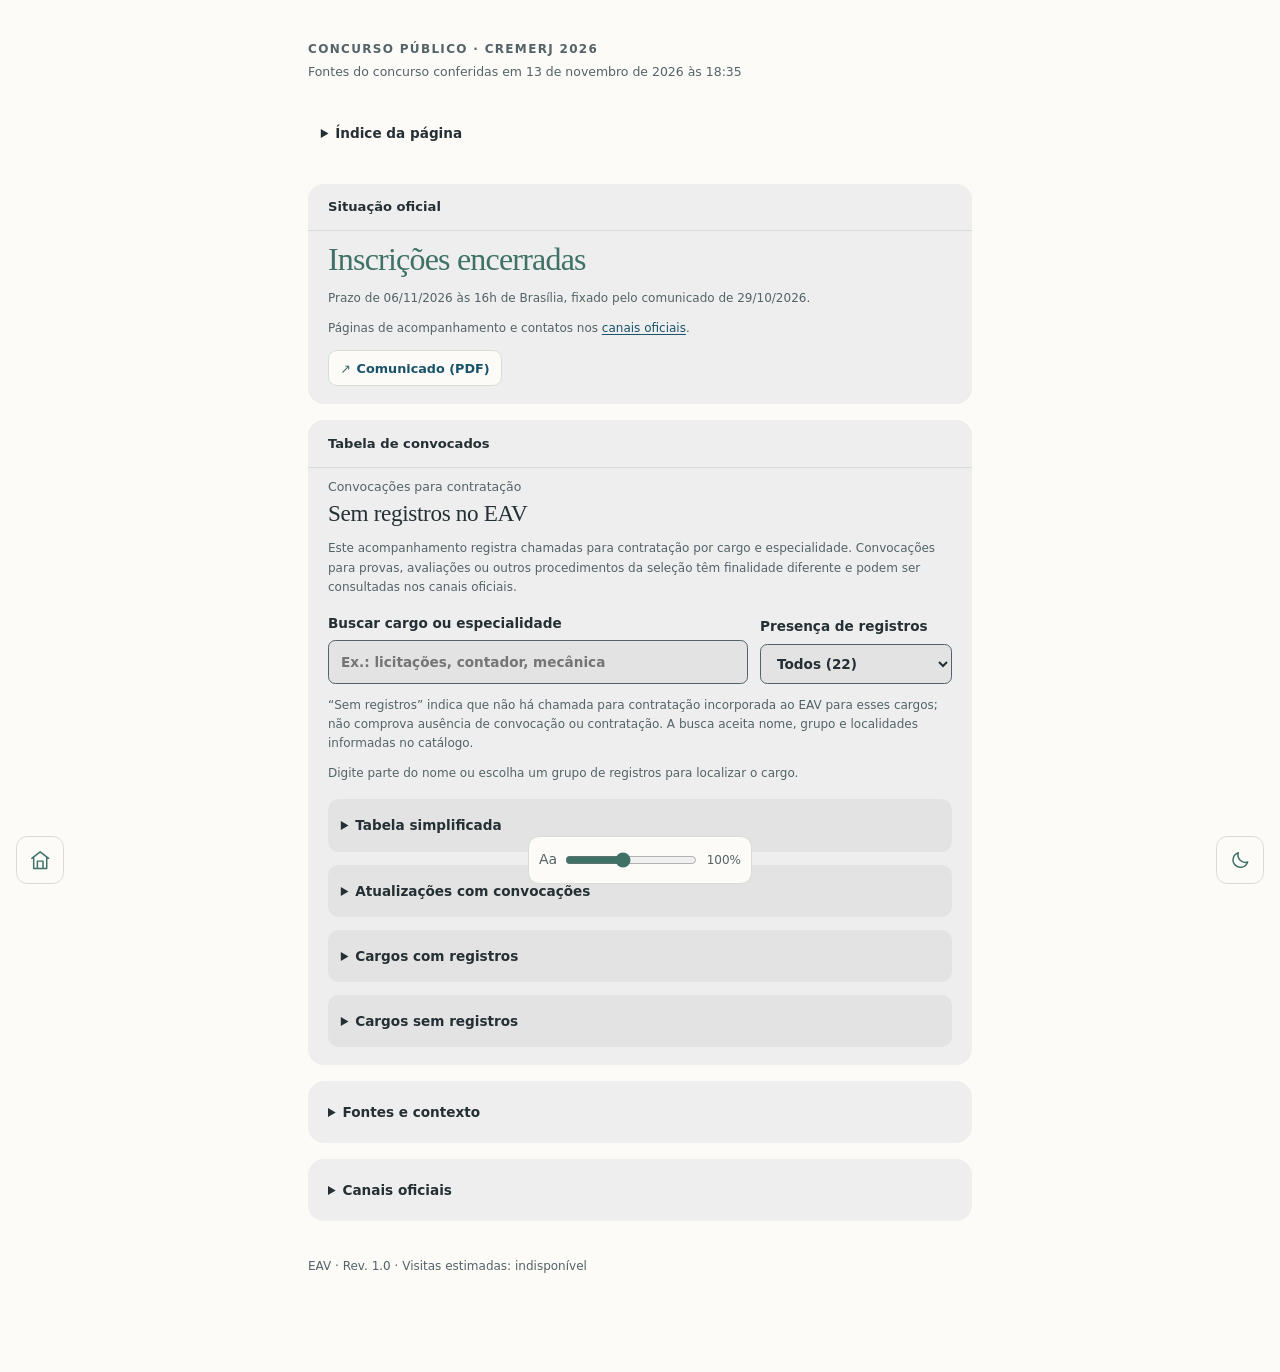
==== concursos/cremerj/index.html @ 62dec6f9 "Publish EAV from datalog 1ca4b259aef2acd20a3fb403c19f854db5bdb3da" ====
<!doctype html>
<html lang="pt-BR">
<head>
  <meta charset="utf-8">
  <meta name="viewport" content="width=device-width, initial-scale=1">
  <title>Concurso CREMERJ 2026 — EAV</title>
  <meta property="og:title" content="Concurso CREMERJ 2026 — EAV">
  <meta property="og:type" content="website">
  <meta property="og:url" content="https://eav.arguskepheus.com.br/concursos/cremerj/">
  <meta property="og:site_name" content="EAV — Estado Atual Verificável">
  <meta property="og:locale" content="pt_BR">
  <meta property="og:description" content="Concurso CREMERJ 2026: acompanhamento de convocações para contratação por cargo e especialidade, com fontes oficiais.">
  <meta property="og:image" content="https://eav.arguskepheus.com.br/assets/eav-share-v2.png">
  <meta property="og:image:secure_url" content="https://eav.arguskepheus.com.br/assets/eav-share-v2.png">
  <meta property="og:image:type" content="image/png">
  <meta property="og:image:width" content="1200">
  <meta property="og:image:height" content="630">
  <meta property="og:image:alt" content="Disquete de 3,5 polegadas em cinza-escuro, com obturador metálico e monograma AK.">
  <meta name="description" content="Concurso CREMERJ 2026: acompanhamento de convocações para contratação por cargo e especialidade, com fontes oficiais.">
  <meta name="twitter:card" content="summary_large_image">
  <meta name="twitter:title" content="Concurso CREMERJ 2026 — EAV">
  <meta name="twitter:description" content="Concurso CREMERJ 2026: acompanhamento de convocações para contratação por cargo e especialidade, com fontes oficiais.">
  <meta name="twitter:image" content="https://eav.arguskepheus.com.br/assets/eav-share-v2.png">
  <meta name="twitter:image:alt" content="Disquete de 3,5 polegadas em cinza-escuro, com obturador metálico e monograma AK.">
  <link rel="stylesheet" href="/assets/site.css">
  <link rel="icon" href="/favicon.ico" type="image/x-icon" sizes="16x16 32x32 48x48">
  <link rel="icon" href="/assets/favicon-v1.png" type="image/png" sizes="32x32">
  <script src="/assets/page-controls.js" defer></script>
  <script src="/assets/metrics.js?v=5" defer></script>
</head>
<body>
  <main>
    
    <article class="reading-sections">
    <header class="case-heading">
      <h1>Concurso público · CREMERJ 2026</h1>
      <p class="verification">Fontes do concurso conferidas em <time datetime="2026-11-13T21:35:33.450Z" title="Horário de Brasília">13 de novembro de 2026 às 18:35</time></p>
    </header>
    <details class="page-navigation"><summary>Índice da página</summary><nav aria-label="Seções do acompanhamento"><ul><li><a href="#entity-section-status">Situação oficial</a></li><li><a href="#entity-section-search">Buscar cargo ou especialidade</a></li><li><a href="#entity-section-table">Tabela simplificada</a></li><li><a href="#entity-section-history">Atualizações com convocações</a></li><li><a href="#entity-section-recorded">Cargos com registros</a></li><li><a href="#entity-section-unrecorded">Cargos sem registros</a></li><li><a href="#entity-section-sources">Fontes e contexto</a></li><li><a href="#entity-section-channels">Canais oficiais</a></li></ul></nav></details>
    <section class="current-summary">
      <h2 id="entity-section-status" data-section-target>Situação oficial</h2>
      <p class="status-value">Inscrições encerradas</p>
      <p class="context-note">Prazo de 06/11/2026 às 16h de Brasília, fixado pelo comunicado de 29/10/2026.</p>
      <p class="context-note">Páginas de acompanhamento e contatos nos <a href="#entity-section-channels">canais oficiais</a>.</p>
      <p class="source-links"><a class="source-link" href="https://cdnsite.institutoconsulplan.org.br/concursos/1337/a2cef42c32b64378b4b63fa3522baf59.pdf" target="_blank" rel="noopener noreferrer" aria-label="Comunicado (PDF): Comunicado de prorrogação das inscrições — Edital 1/2026 (abre em nova janela)" title="Comunicado de prorrogação das inscrições — Edital 1/2026"><span aria-hidden="true">↗</span>Comunicado (PDF)</a></p>
    </section>
    <section class="snapshot-summary">
      <h2>Tabela de convocados</h2>
      <p class="value-label">Convocações para contratação</p>
      <p class="snapshot-date">Sem registros no EAV</p>
      <p class="context-note">Este acompanhamento registra chamadas para contratação por cargo e especialidade. Convocações para provas, avaliações ou outros procedimentos da seleção têm finalidade diferente e podem ser consultadas nos canais oficiais.</p>
      
      <div class="occupation-search" role="search" aria-label="Busca no catálogo do concurso" id="entity-section-search" data-section-target hidden>
        <div class="occupation-search-controls">
          <label>Buscar cargo ou especialidade <input class="occupation-search-input" type="search" autocomplete="off" placeholder="Ex.: licitações, contador, mecânica"></label>
          <label>Presença de registros <select class="occupation-search-filter"><option value="all">Todos (22)</option><option value="recorded">Com registros (0)</option><option value="unrecorded">Sem registros (22)</option></select></label>
        </div>
        <p class="context-note">“Sem registros” indica que não há chamada para contratação incorporada ao EAV para esses cargos; não comprova ausência de convocação ou contratação. A busca aceita nome, grupo e localidades informadas no catálogo.</p>
        <div class="occupation-search-feedback"><p class="context-note occupation-search-status" role="status" aria-live="polite"></p><button type="button" class="occupation-search-clear" hidden>Limpar busca e filtros</button></div>
        <ul class="occupation-search-results" aria-label="Resultados da busca" hidden></ul>
        <template class="occupation-search-index"><li data-recorded="false" data-contest=""><a href="#entity-cremerj-role-1">Advogado</a><span class="search-context">Nível superior · Sem registros</span><span class="search-locations">Localidades informadas: Rio de Janeiro (RJ)</span><span class="search-preview">Sem registros incorporados ao EAV. Isso não comprova ausência de convocação ou contratação.</span></li><li data-recorded="false" data-contest=""><a href="#entity-cremerj-role-2">Analista Contábil</a><span class="search-context">Nível superior · Sem registros</span><span class="search-locations">Localidades informadas: Rio de Janeiro (RJ)</span><span class="search-preview">Sem registros incorporados ao EAV. Isso não comprova ausência de convocação ou contratação.</span></li><li data-recorded="false" data-contest=""><a href="#entity-cremerj-role-13">Analista de Banco de Dados (DBA)</a><span class="search-context">Nível superior · Sem registros</span><span class="search-locations">Localidades informadas: Rio de Janeiro (RJ)</span><span class="search-preview">Sem registros incorporados ao EAV. Isso não comprova ausência de convocação ou contratação.</span></li><li data-recorded="false" data-contest=""><a href="#entity-cremerj-role-12">Analista de Ciência e Análise de Dados</a><span class="search-context">Nível superior · Sem registros</span><span class="search-locations">Localidades informadas: Rio de Janeiro (RJ)</span><span class="search-preview">Sem registros incorporados ao EAV. Isso não comprova ausência de convocação ou contratação.</span></li><li data-recorded="false" data-contest=""><a href="#entity-cremerj-role-19">Analista de Comunicação Audiovisual</a><span class="search-context">Nível superior · Sem registros</span><span class="search-locations">Localidades informadas: Rio de Janeiro (RJ)</span><span class="search-preview">Sem registros incorporados ao EAV. Isso não comprova ausência de convocação ou contratação.</span></li><li data-recorded="false" data-contest=""><a href="#entity-cremerj-role-3">Analista de Controle Interno</a><span class="search-context">Nível superior · Sem registros</span><span class="search-locations">Localidades informadas: Rio de Janeiro (RJ)</span><span class="search-preview">Sem registros incorporados ao EAV. Isso não comprova ausência de convocação ou contratação.</span></li><li data-recorded="false" data-contest=""><a href="#entity-cremerj-role-4">Analista de Departamento Pessoal</a><span class="search-context">Nível superior · Sem registros</span><span class="search-locations">Localidades informadas: Rio de Janeiro (RJ)</span><span class="search-preview">Sem registros incorporados ao EAV. Isso não comprova ausência de convocação ou contratação.</span></li><li data-recorded="false" data-contest=""><a href="#entity-cremerj-role-14">Analista de Desenvolvimento de Sistemas</a><span class="search-context">Nível superior · Sem registros</span><span class="search-locations">Localidades informadas: Rio de Janeiro (RJ)</span><span class="search-preview">Sem registros incorporados ao EAV. Isso não comprova ausência de convocação ou contratação.</span></li><li data-recorded="false" data-contest=""><a href="#entity-cremerj-role-5">Analista de Execução Fiscal</a><span class="search-context">Nível superior · Sem registros</span><span class="search-locations">Localidades informadas: Rio de Janeiro (RJ)</span><span class="search-preview">Sem registros incorporados ao EAV. Isso não comprova ausência de convocação ou contratação.</span></li><li data-recorded="false" data-contest=""><a href="#entity-cremerj-role-9">Analista de Operações</a><span class="search-context">Nível superior · Sem registros</span><span class="search-locations">Localidades informadas: Estado do Rio de Janeiro — unidades do CREMERJ (item 1.5.1)</span><span class="search-preview">Sem registros incorporados ao EAV. Isso não comprova ausência de convocação ou contratação.</span></li><li data-recorded="false" data-contest=""><a href="#entity-cremerj-role-11">Analista de Procedimentos Éticos</a><span class="search-context">Nível superior · Sem registros</span><span class="search-locations">Localidades informadas: Rio de Janeiro (RJ)</span><span class="search-preview">Sem registros incorporados ao EAV. Isso não comprova ausência de convocação ou contratação.</span></li><li data-recorded="false" data-contest=""><a href="#entity-cremerj-role-10">Analista de Processos, Consultas e Resoluções</a><span class="search-context">Nível superior · Sem registros</span><span class="search-locations">Localidades informadas: Rio de Janeiro (RJ)</span><span class="search-preview">Sem registros incorporados ao EAV. Isso não comprova ausência de convocação ou contratação.</span></li><li data-recorded="false" data-contest=""><a href="#entity-cremerj-role-6">Analista de Recursos Humanos</a><span class="search-context">Nível superior · Sem registros</span><span class="search-locations">Localidades informadas: Rio de Janeiro (RJ)</span><span class="search-preview">Sem registros incorporados ao EAV. Isso não comprova ausência de convocação ou contratação.</span></li><li data-recorded="false" data-contest=""><a href="#entity-cremerj-role-15">Analista de Suporte</a><span class="search-context">Nível superior · Sem registros</span><span class="search-locations">Localidades informadas: Rio de Janeiro (RJ)</span><span class="search-preview">Sem registros incorporados ao EAV. Isso não comprova ausência de convocação ou contratação.</span></li><li data-recorded="false" data-contest=""><a href="#entity-cremerj-role-7">Analista Financeiro</a><span class="search-context">Nível superior · Sem registros</span><span class="search-locations">Localidades informadas: Rio de Janeiro (RJ)</span><span class="search-preview">Sem registros incorporados ao EAV. Isso não comprova ausência de convocação ou contratação.</span></li><li data-recorded="false" data-contest=""><a href="#entity-cremerj-role-8">Analista Jurídico</a><span class="search-context">Nível superior · Sem registros</span><span class="search-locations">Localidades informadas: Rio de Janeiro (RJ)</span><span class="search-preview">Sem registros incorporados ao EAV. Isso não comprova ausência de convocação ou contratação.</span></li><li data-recorded="false" data-contest=""><a href="#entity-cremerj-role-20">Assistente de Operações</a><span class="search-context">Nível médio e médio/técnico · Sem registros</span><span class="search-locations">Localidades informadas: Rio de Janeiro (RJ)</span><span class="search-preview">Sem registros incorporados ao EAV. Isso não comprova ausência de convocação ou contratação.</span></li><li data-recorded="false" data-contest=""><a href="#entity-cremerj-role-16">Auditor</a><span class="search-context">Nível superior · Sem registros</span><span class="search-locations">Localidades informadas: Rio de Janeiro (RJ)</span><span class="search-preview">Sem registros incorporados ao EAV. Isso não comprova ausência de convocação ou contratação.</span></li><li data-recorded="false" data-contest=""><a href="#entity-cremerj-role-17">Contador</a><span class="search-context">Nível superior · Sem registros</span><span class="search-locations">Localidades informadas: Rio de Janeiro (RJ)</span><span class="search-preview">Sem registros incorporados ao EAV. Isso não comprova ausência de convocação ou contratação.</span></li><li data-recorded="false" data-contest=""><a href="#entity-cremerj-role-18">Jornalista</a><span class="search-context">Nível superior · Sem registros</span><span class="search-locations">Localidades informadas: Rio de Janeiro (RJ)</span><span class="search-preview">Sem registros incorporados ao EAV. Isso não comprova ausência de convocação ou contratação.</span></li><li data-recorded="false" data-contest=""><a href="#entity-cremerj-role-21">Técnico de Apoio ao Usuário (Técnico de Informática)</a><span class="search-context">Nível médio e médio/técnico · Sem registros</span><span class="search-locations">Localidades informadas: Rio de Janeiro (RJ)</span><span class="search-preview">Sem registros incorporados ao EAV. Isso não comprova ausência de convocação ou contratação.</span></li><li data-recorded="false" data-contest=""><a href="#entity-cremerj-role-22">Web Designer</a><span class="search-context">Nível médio e médio/técnico · Sem registros</span><span class="search-locations">Localidades informadas: Rio de Janeiro (RJ)</span><span class="search-preview">Sem registros incorporados ao EAV. Isso não comprova ausência de convocação ou contratação.</span></li></template>
      </div>
      <details class="convocation-sample">
        <summary id="entity-section-table" data-section-target>Tabela simplificada</summary>
        <p class="context-note">Ainda não há uma tabela de convocações para contratação registrada neste acompanhamento. Quando houver uma fonte oficial incorporada ao EAV, os registros serão apresentados por cargo e especialidade, sem nomes de candidatos.</p>
      </details>
      <details class="convocation-history">
        <summary id="entity-section-history" data-section-target>Atualizações com convocações</summary>
        <p class="context-note">Ainda não há datas de atualização de chamadas para contratação registradas no EAV. O histórico será formado a partir de documentos oficiais; datas de provas e avaliações não entram neste registro.</p>
      </details>
      <details class="convocation-summary">
        <summary id="entity-section-recorded" data-section-target>Cargos com registros</summary>
        <p class="context-note">Ainda não há cargos ou especialidades com registros de chamadas para contratação neste acompanhamento.</p>
        
        
        
      </details>
      <details class="convocation-unrecorded">
        <summary id="entity-section-unrecorded" data-section-target>Cargos sem registros</summary>
        <p class="context-note">22 cargos/especialidades do edital sem registros de chamadas para contratação no EAV, agrupados por nível de escolaridade e em ordem alfabética. A ausência de registros neste acompanhamento não comprova ausência de convocação ou contratação. Consulte os canais oficiais.</p>
        <p class="context-note">Agrupados por cargo ou grupo do edital, com nomes em ordem alfabética. Os números entre parênteses nos grupos contam itens do catálogo, não pessoas.</p>
        <p class="source-links"><a class="source-link" href="https://cdnsite.institutoconsulplan.org.br/concursos/1337/337e753b4a834b4ba9de5a728159457b.pdf" target="_blank" rel="noopener noreferrer" aria-label="Edital (PDF): Edital 1/2026 — versão consolidada após as Retificações I e II (abre em nova janela)" title="Edital 1/2026 — versão consolidada após as Retificações I e II"><span aria-hidden="true">↗</span>Edital (PDF)</a></p>
        <details class="occupation-group"><summary>Nível médio e médio/técnico <span class="occupation-count" aria-hidden="true" title="3 itens do catálogo">(3)</span></summary>
          <ul class="occupation-list"><li id="entity-cremerj-role-20" class="occupation-target" data-occupation-target data-occupation="cremerj-role-20" title="Assistente de Operações"><span class="occupation-name">Assistente de Operações</span></li><li id="entity-cremerj-role-21" class="occupation-target" data-occupation-target data-occupation="cremerj-role-21" title="Técnico de Apoio ao Usuário (Técnico de Informática)"><span class="occupation-name">Técnico de Apoio ao Usuário (Técnico de Informática)</span></li><li id="entity-cremerj-role-22" class="occupation-target" data-occupation-target data-occupation="cremerj-role-22" title="Web Designer"><span class="occupation-name">Web Designer</span></li></ul></details><details class="occupation-group"><summary>Nível superior <span class="occupation-count" aria-hidden="true" title="19 itens do catálogo">(19)</span></summary>
          <ul class="occupation-list"><li id="entity-cremerj-role-1" class="occupation-target" data-occupation-target data-occupation="cremerj-role-1" title="Advogado"><span class="occupation-name">Advogado</span></li><li id="entity-cremerj-role-2" class="occupation-target" data-occupation-target data-occupation="cremerj-role-2" title="Analista Contábil"><span class="occupation-name">Analista Contábil</span></li><li id="entity-cremerj-role-13" class="occupation-target" data-occupation-target data-occupation="cremerj-role-13" title="Analista de Banco de Dados (DBA)"><span class="occupation-name">Analista de Banco de Dados (DBA)</span></li><li id="entity-cremerj-role-12" class="occupation-target" data-occupation-target data-occupation="cremerj-role-12" title="Analista de Ciência e Análise de Dados"><span class="occupation-name">Analista de Ciência e Análise de Dados</span></li><li id="entity-cremerj-role-19" class="occupation-target" data-occupation-target data-occupation="cremerj-role-19" title="Analista de Comunicação Audiovisual"><span class="occupation-name">Analista de Comunicação Audiovisual</span></li><li id="entity-cremerj-role-3" class="occupation-target" data-occupation-target data-occupation="cremerj-role-3" title="Analista de Controle Interno"><span class="occupation-name">Analista de Controle Interno</span></li><li id="entity-cremerj-role-4" class="occupation-target" data-occupation-target data-occupation="cremerj-role-4" title="Analista de Departamento Pessoal"><span class="occupation-name">Analista de Departamento Pessoal</span></li><li id="entity-cremerj-role-14" class="occupation-target" data-occupation-target data-occupation="cremerj-role-14" title="Analista de Desenvolvimento de Sistemas"><span class="occupation-name">Analista de Desenvolvimento de Sistemas</span></li><li id="entity-cremerj-role-5" class="occupation-target" data-occupation-target data-occupation="cremerj-role-5" title="Analista de Execução Fiscal"><span class="occupation-name">Analista de Execução Fiscal</span></li><li id="entity-cremerj-role-9" class="occupation-target" data-occupation-target data-occupation="cremerj-role-9" title="Analista de Operações"><span class="occupation-name">Analista de Operações</span></li><li id="entity-cremerj-role-11" class="occupation-target" data-occupation-target data-occupation="cremerj-role-11" title="Analista de Procedimentos Éticos"><span class="occupation-name">Analista de Procedimentos Éticos</span></li><li id="entity-cremerj-role-10" class="occupation-target" data-occupation-target data-occupation="cremerj-role-10" title="Analista de Processos, Consultas e Resoluções"><span class="occupation-name">Analista de Processos, Consultas e Resoluções</span></li><li id="entity-cremerj-role-6" class="occupation-target" data-occupation-target data-occupation="cremerj-role-6" title="Analista de Recursos Humanos"><span class="occupation-name">Analista de Recursos Humanos</span></li><li id="entity-cremerj-role-15" class="occupation-target" data-occupation-target data-occupation="cremerj-role-15" title="Analista de Suporte"><span class="occupation-name">Analista de Suporte</span></li><li id="entity-cremerj-role-7" class="occupation-target" data-occupation-target data-occupation="cremerj-role-7" title="Analista Financeiro"><span class="occupation-name">Analista Financeiro</span></li><li id="entity-cremerj-role-8" class="occupation-target" data-occupation-target data-occupation="cremerj-role-8" title="Analista Jurídico"><span class="occupation-name">Analista Jurídico</span></li><li id="entity-cremerj-role-16" class="occupation-target" data-occupation-target data-occupation="cremerj-role-16" title="Auditor"><span class="occupation-name">Auditor</span></li><li id="entity-cremerj-role-17" class="occupation-target" data-occupation-target data-occupation="cremerj-role-17" title="Contador"><span class="occupation-name">Contador</span></li><li id="entity-cremerj-role-18" class="occupation-target" data-occupation-target data-occupation="cremerj-role-18" title="Jornalista"><span class="occupation-name">Jornalista</span></li></ul></details>
      </details>
    </section>
    <details class="more-information">
      <summary id="entity-section-sources" data-section-target>Fontes e contexto</summary>
      <p class="context-note">Os cargos e especialidades seguem o quadro do edital consultado. Editais, cronogramas, resultados de provas e orientações individuais devem ser conferidos nos canais oficiais.</p>
      <p class="source-links"><a class="source-link" href="https://cdnsite.institutoconsulplan.org.br/concursos/1337/337e753b4a834b4ba9de5a728159457b.pdf" target="_blank" rel="noopener noreferrer" aria-label="Edital (PDF): Edital 1/2026 — versão consolidada após as Retificações I e II (abre em nova janela)" title="Edital 1/2026 — versão consolidada após as Retificações I e II"><span aria-hidden="true">↗</span>Edital (PDF)</a></p>
    </details>
    <details class="more-information official-channels">
      <summary id="entity-section-channels" data-section-target>Canais oficiais</summary>
      <dl class="channel-list">
        <div><dt>Instituto Consulplan</dt><dd><a id="entity-channel-source-consulplan-cremerj-2026" data-section-target href="https://www.institutoconsulplan.org.br/cremerj2026" title="Concurso público CREMERJ 2026 — página de acompanhamento">Página do concurso</a><ul class="channel-phones"><li><a href="tel:+558001004790">0800 100 4790</a></li></ul><p class="provenance-note">Fonte dos contatos: <a id="entity-channel-source-cremerj-edital-1-2026" data-section-target href="https://cdnsite.institutoconsulplan.org.br/concursos/1337/337e753b4a834b4ba9de5a728159457b.pdf" title="Edital 1/2026 — versão consolidada após as Retificações I e II">Edital (PDF)</a>.</p></dd></div>
        <div><dt>CREMERJ</dt><dd><a id="entity-channel-source-cremerj-transparency-2026" data-section-target href="https://transparencia.cremerj.org.br/concurso-2026/" title="Concurso 2026 — Transparência CREMERJ">Concurso 2026 — Transparência</a><a href="mailto:cremerj@cremerj.org.br">cremerj@cremerj.org.br</a><ul class="channel-phones"><li><a href="tel:+552131847050">(21) 3184-7050</a></li></ul></dd></div>
      </dl>
    </details>
  </article>
    <footer class="site-footer">EAV · Rev. 1.0 · Visitas estimadas: <span data-eav-visits="cremerj-2026" role="status" aria-live="polite" aria-label="Visitas estimadas desta página" title="Estimativa por identificador desta página a cada 24 horas; não representa pessoas únicas.">indisponível</span></footer>
  </main>
  <nav class="page-controls" aria-label="Controles da página">
    <a class="floating-control control-home" href="/" aria-label="Página inicial" title="Página inicial"><svg class="control-icon icon-home" viewBox="0 0 24 24" fill="none" stroke="currentColor" stroke-width="1.6" stroke-linecap="round" stroke-linejoin="round" aria-hidden="true" focusable="false"><path d="m3 10 9-7 9 7M5 9v12h14V9M9 21v-8h6v8"/></svg></a>
    <div class="font-size-control" id="font-size-control" hidden>
      <label for="page-font-size" title="Tamanho da letra">Aa</label>
      <input id="page-font-size" type="range" min="25" max="200" step="1" value="100" aria-label="Tamanho da letra" aria-valuetext="100%">
      <output id="font-size-value" for="page-font-size">100%</output>
    </div>
    <div class="controls-right">
      <button class="floating-control control-top" type="button" id="page-top" aria-label="Voltar ao topo" title="Voltar ao topo" hidden><svg class="control-icon icon-top" viewBox="0 0 24 24" fill="none" stroke="currentColor" stroke-width="1.6" stroke-linecap="round" stroke-linejoin="round" aria-hidden="true" focusable="false"><path d="m6 11 6-6 6 6M12 5v15"/></svg></button>
      <button class="floating-control control-theme" type="button" id="page-theme" aria-label="Ativar modo escuro" title="Ativar modo escuro" hidden><svg class="control-icon icon-moon" viewBox="0 0 24 24" fill="none" stroke="currentColor" stroke-width="1.6" stroke-linecap="round" stroke-linejoin="round" aria-hidden="true" focusable="false"><path d="M20 14a8 8 0 0 1-10-10 8 8 0 1 0 10 10Z"/></svg><svg class="control-icon icon-sun" viewBox="0 0 24 24" fill="none" stroke="currentColor" stroke-width="1.6" stroke-linecap="round" stroke-linejoin="round" aria-hidden="true" focusable="false"><circle cx="12" cy="12" r="4"/><path d="M12 2v2m0 16v2M2 12h2m16 0h2M5 5l1.5 1.5m11 11L19 19M5 19l1.5-1.5m11-11L19 5"/></svg></button>
    </div>
  </nav>
</body>
</html>
---- assets/site.css ----
:root {
  color-scheme: light;
  --paper: #fcfbf8;
  --panel: #eeeeee;
  --panel-detail: #e3e3e3;
  --ink: #253034;
  --muted: #536367;
  --accent: #3f7167;
  --link: #18536a;
  --rule: #d7dcd7;
  --soft-rule: #e3e5df;
  --control-hover: #edf1ec;
  --convocado-bg: #d8e7f2; --convocado-fg: #1b4864; --admitido-bg: #d4ebdb; --admitido-fg: #1b5230; --desistente-bg: #fafafa; --desistente-fg: #4a5153; --final-bg: #f3e1b8; --final-fg: #634308; --eliminado-bg: #f2d4d4; --eliminado-fg: #772020;
  --category-blue-bg: #dbeaf4; --category-blue-fg: #174c6a;
  --category-violet-bg: #e9e1f5; --category-violet-fg: #513477;
  --category-teal-bg: #d8e9e9; --category-teal-fg: #22565a;
  --category-neutral-bg: #e3e6e8; --category-neutral-fg: #394951;
  font-family: "CMU Serif", Georgia, "Times New Roman", serif;
  color: var(--ink);
  background: var(--paper);
  font-size: 100%;
  line-height: 1.55;
  font-variant-numeric: lining-nums;
}
* { box-sizing: border-box; }
body { margin: 0; }
main { font-size: calc(1rem * var(--reading-scale, 1)); max-width: 45.5rem; margin-inline: auto; padding: 1.65rem 1.25rem 6rem; overflow-wrap: anywhere; }
p { margin: 0 0 .65rem; }
a { color: var(--link); text-underline-offset: .2em; text-decoration-thickness: .065em; }
a:hover { text-decoration-thickness: .13em; }
a:focus-visible, summary:focus-visible, button:focus-visible, input:focus-visible { outline: 3px solid var(--link); outline-offset: 4px; border-radius: 1px; }
.eyebrow, h2, h3, .verification, .value-label, .source-links, .service-links, .context-note, dt, summary, .site-footer {
  font-family: system-ui, -apple-system, "Segoe UI", sans-serif;
}
.eyebrow, .case-heading h1 { color: var(--muted); font-size: calc(.75rem * var(--reading-scale, 1)); font-weight: 650; letter-spacing: .11em; text-transform: uppercase; margin-bottom: .7rem; }
h1 { font-size: calc(clamp(1.8rem, 4.4vw, 2.2rem) * var(--reading-scale, 1)); line-height: 1.2; font-weight: 400; letter-spacing: -.025em; margin: 0 0 1.7rem; }
.case-heading h1 { font-family: system-ui, -apple-system, "Segoe UI", sans-serif; font-size: calc(.75rem * var(--reading-scale, 1)); font-weight: 650; letter-spacing: .11em; line-height: 1.5; margin-bottom: .3rem; }
.case-heading { margin-bottom: 1.6rem; }
.verification { color: var(--muted); font-size: calc(.78rem * var(--reading-scale, 1)); line-height: 1.5; margin: 0; }
h2 { font-size: calc(.82rem * var(--reading-scale, 1)); line-height: 1.5; font-weight: 600; margin: 0 0 .65rem; }
h3 { font-size: calc(.84rem * var(--reading-scale, 1)); line-height: 1.5; margin: 0 0 .6rem; }
.current-summary { margin: 0 0 1rem; }
.status-value { color: var(--accent); font-size: calc(2rem * var(--reading-scale, 1)); line-height: 1.15; letter-spacing: -.025em; margin: .4rem 0 .6rem; }
.snapshot-summary { margin-bottom: 1rem; }
.snapshot-date { font-size: calc(1.45rem * var(--reading-scale, 1)); line-height: 1.3; letter-spacing: -.015em; margin-bottom: .6rem; }
.context-note { color: var(--muted); font-size: calc(.75rem * var(--reading-scale, 1)); line-height: 1.6; margin: .7rem 0 0; }
.essentials { margin-bottom: 1rem; }
.fact-list { margin: 0; }
.fact { padding: .8rem; border-radius: .65rem; background: var(--panel-detail); margin-top: .6rem; }
dt { font-size: calc(.78rem * var(--reading-scale, 1)); color: var(--muted); margin-bottom: .3rem; }
dd { margin: 0; font-size: calc(.96rem * var(--reading-scale, 1)); line-height: 1.5; }
.more-information { margin-bottom: 1rem; }
summary { color: var(--ink); font-size: calc(.85rem * var(--reading-scale, 1)); font-weight: 550; cursor: pointer; }
details { --disclosure-block: .8rem; --disclosure-inline: .8rem; padding: var(--disclosure-block) var(--disclosure-inline); }
details > summary { margin: calc(-1 * var(--disclosure-block)) calc(-1 * var(--disclosure-inline)); padding: calc(var(--disclosure-block) + .2rem) var(--disclosure-inline); }
details > summary:focus-visible { outline-offset: -3px; }
details[open] > summary { padding-bottom: .2rem; margin-bottom: .8rem; }
.site-footer { color: var(--muted); font-size: calc(.75rem * var(--reading-scale, 1)); line-height: 1.6; margin-top: 1.75rem; padding-top: .5rem; }
.home-intro { font-size: calc(1.05rem * var(--reading-scale, 1)); margin-bottom: 1.8rem; }
.home-year { margin-top: 1.8rem; }
.home-year > h2 { color: var(--accent); font-size: calc(1.15rem * var(--reading-scale, 1)); border-bottom: 1px solid var(--rule); padding-bottom: .4rem; margin-bottom: .8rem; }
.home-cases { list-style: none; margin: 0; padding: 0; }
.home-cases li { padding: .8rem; border-radius: .65rem; background: var(--panel-detail); }
.home-cases li + li { margin-top: .6rem; }
.home-cases a { font-size: calc(1.1rem * var(--reading-scale, 1)); text-decoration: none; }
@media (min-width: 40rem) {
  main { padding: 2.5rem 2rem 6rem; }
}
@media print {
  main { max-width: none; padding: 0; }
  a { color: var(--ink); }
}

:root[data-theme="dark"] {
  color-scheme: dark;
  --paper: #182124;
  --panel: #292d2e;
  --panel-detail: #343839;
  --ink: #e7ebe7;
  --muted: #b4c2c2;
  --accent: #9ac8b9;
  --link: #a4cddd;
  --rule: #455456;
  --soft-rule: #354447;
  --control-hover: #263538;
  --convocado-bg: #20394a; --convocado-fg: #b8daf0; --admitido-bg: #1e3b29; --admitido-fg: #b5e0c2; --desistente-bg: #43494b; --desistente-fg: #d5dbdb; --final-bg: #45391b; --final-fg: #f0d79f; --eliminado-bg: #4a2525; --eliminado-fg: #f2c2c2;
  --category-blue-bg: #223d4c; --category-blue-fg: #c3e0f0;
  --category-violet-bg: #39304d; --category-violet-fg: #ddd0f4;
  --category-teal-bg: #233f41; --category-teal-fg: #c0e0df;
  --category-neutral-bg: #374046; --category-neutral-fg: #d9e0e4;
}
@media (prefers-color-scheme: dark) {
  :root:not([data-theme]) {
    color-scheme: dark;
    --paper: #182124;
  --panel: #292d2e;
  --panel-detail: #343839;
    --ink: #e7ebe7;
    --muted: #b4c2c2;
    --accent: #9ac8b9;
    --link: #a4cddd;
    --rule: #455456;
    --soft-rule: #354447;
    --control-hover: #263538;
    --convocado-bg: #20394a; --convocado-fg: #b8daf0; --admitido-bg: #1e3b29; --admitido-fg: #b5e0c2; --desistente-bg: #43494b; --desistente-fg: #d5dbdb; --final-bg: #45391b; --final-fg: #f0d79f; --eliminado-bg: #4a2525; --eliminado-fg: #f2c2c2;
    --category-blue-bg: #223d4c; --category-blue-fg: #c3e0f0;
    --category-violet-bg: #39304d; --category-violet-fg: #ddd0f4;
    --category-teal-bg: #233f41; --category-teal-fg: #c0e0df;
    --category-neutral-bg: #374046; --category-neutral-fg: #d9e0e4;
  }
}
.floating-control {
  display: inline-flex;
  align-items: center;
  justify-content: center;
  width: 3rem;
  height: 3rem;
  flex: 0 0 3rem;
  padding: 0;
  border: 1px solid var(--rule);
  border-radius: .7rem;
  background: var(--paper);
  color: var(--accent);
  cursor: pointer;
  text-decoration: none;
  touch-action: manipulation;
}
.floating-control:hover { background: var(--control-hover); }
.floating-control[hidden] { display: none; }
.page-controls { position: fixed; bottom: calc(1rem + env(safe-area-inset-bottom, 0px)); left: max(1rem, env(safe-area-inset-left, 0px)); right: max(1rem, env(safe-area-inset-right, 0px)); display: grid; grid-template-columns: 1fr minmax(0, 224px) 1fr; align-items: center; gap: .5rem; z-index: 10; pointer-events: none; }
.page-controls > * { pointer-events: auto; }
.control-home { grid-column: 1; justify-self: start; }
.controls-right { grid-column: 3; justify-self: end; display: flex; gap: .5rem; }
.control-icon { width: 1.4rem; height: 1.4rem; pointer-events: none; }
.icon-sun { display: none; }
:root[data-theme="dark"] .icon-moon { display: none; }
:root[data-theme="dark"] .icon-sun { display: block; }
@media print {
  .page-controls { display: none; }
  :root, :root[data-theme], :root:not([data-theme]) { color-scheme: light; --paper: #ffffff; --panel: #eeeeee; --panel-detail: #e3e3e3; --ink: #253034; --muted: #536367; --accent: #3f7167; --link: #18536a; --rule: #d7dcd7; --soft-rule: #e3e5df; --convocado-bg: #d8e7f2; --convocado-fg: #1b4864; --admitido-bg: #d4ebdb; --admitido-fg: #1b5230; --desistente-bg: #fafafa; --desistente-fg: #4a5153; --final-bg: #f3e1b8; --final-fg: #634308; --eliminado-bg: #f2d4d4; --eliminado-fg: #772020;
    --category-blue-bg: #dbeaf4; --category-blue-fg: #174c6a;
    --category-violet-bg: #e9e1f5; --category-violet-fg: #513477;
    --category-teal-bg: #d8e9e9; --category-teal-fg: #22565a;
    --category-neutral-bg: #e3e6e8; --category-neutral-fg: #394951;
  }
}

.source-links, .service-links { display: flex; flex-wrap: wrap; gap: .5rem; margin: .75rem 0 0; }
.source-link, .service-link, .checklist-download { display: inline-flex; align-items: center; gap: .35rem; min-height: 2.25rem; padding: .3rem .7rem; border: 1px solid var(--rule); border-radius: .55rem; background: var(--paper); color: var(--link); font-size: calc(.8rem * var(--reading-scale, 1)); font-weight: 600; line-height: 1.2; text-decoration: none; }
.source-link:hover, .service-link:hover, .checklist-download:hover { background: var(--control-hover); }
.source-link > span, .service-link > span { color: var(--accent); font-weight: 400; }
.value-label { color: var(--muted); font-size: calc(.78rem * var(--reading-scale, 1)); margin: .3rem 0 .1rem; }
.status-value + .source-links, .snapshot-date + .source-links { margin-top: .9rem; }
.font-size-control {
  grid-column: 2;
  min-width: 0;
  display: flex;
  align-items: center;
  gap: 8px;
  height: 48px;
  padding: 0 10px;
  border: 1px solid var(--rule);
  border-radius: 11px;
  background: var(--paper);
  color: var(--muted);
  font: 12px/1.4 system-ui, sans-serif;
}
.font-size-control[hidden] { display: none; }
.font-size-control label { font-size: 14px; }
.font-size-control input { min-width: 0; flex: 1; width: 100%; height: 32px; margin: 0; accent-color: var(--accent); cursor: pointer; }
.font-size-control output { width: 36px; flex: 0 0 36px; text-align: right; font-variant-numeric: tabular-nums; }
@media (max-width: 25rem) {
  .font-size-control { gap: 4px; padding-inline: 6px; }
  .font-size-control label { display: none; }
}
.page-intro, .home-cases, .current-summary, .snapshot-summary, .essentials, .more-information { background: var(--panel); border-radius: 1rem; padding: 1.1rem 1.25rem; }
.page-intro > :last-child { margin-bottom: 0; }
.more-information { --disclosure-block: 1.1rem; --disclosure-inline: 1.25rem; padding: var(--disclosure-block) var(--disclosure-inline); }
@media (max-width: 25rem) {
  .page-intro, .home-cases, .current-summary, .snapshot-summary, .essentials { padding: 1rem; }
  .more-information { --disclosure-block: 1rem; --disclosure-inline: 1rem; }
}
@media print {
  :root, :root[data-theme="dark"] { --panel: #eeeeee; --panel-detail: #e3e3e3; }
}

.channel-list { margin: .9rem 0 0; }
.channel-list > div { background: var(--panel-detail); border-radius: .65rem; padding: .8rem; margin-top: .6rem; }
.channel-list dd > a { display: block; }
.channel-list dd > a + a { margin-top: .25rem; }
.channel-phones { list-style: none; padding: 0; margin: .5rem 0 0; }
.channel-phones li + li { margin-top: .25rem; }

.admission-documents, .admission-requests { background: var(--panel-detail); border-radius: .65rem; margin-top: .6rem; }
.admission-documents p, .admission-requests p { font-size: calc(.9rem * var(--reading-scale, 1)); }
.admission-documents .context-note, .admission-requests .context-note { font-size: calc(.75rem * var(--reading-scale, 1)); }
.convocation-sample, .convocation-summary, .convocation-history, .convocation-unrecorded { background: var(--panel-detail); border-radius: .65rem; margin-top: .8rem; }
.convocation-history-list { list-style: none; padding: 0; margin: 1rem 0 .25rem; }
.convocation-history-list li { display: grid; grid-template-columns: 2.2rem minmax(0, 1fr); gap: .75rem; padding: 0 0 1rem; }
.convocation-history-list li:last-child { padding-bottom: .25rem; }
.history-index { display: grid; place-items: center; align-self: start; width: 2.2rem; height: 2.2rem; border: 1px solid var(--rule); border-radius: 50%; color: var(--muted); font: 600 .8rem system-ui, sans-serif; font-variant-numeric: tabular-nums; }
.history-event { display: flex; flex-direction: column; gap: .2rem; border-bottom: 1px solid var(--rule); padding-bottom: 1rem; }
.convocation-history-list li:last-child .history-event { border-bottom: 0; padding-bottom: 0; }
.history-label { color: var(--muted); font-size: calc(.72rem * var(--reading-scale, 1)); }
.history-event time { font-size: calc(.95rem * var(--reading-scale, 1)); }
.history-gap { color: var(--muted); font: 500 calc(.75rem * var(--reading-scale, 1)) system-ui, sans-serif; }
.occupation-group { margin-top: .85rem; border: 1px solid var(--rule); border-radius: .5rem; }
.occupation-group > summary { font-size: calc(.85rem * var(--reading-scale, 1)); }
.occupation-count { color: var(--muted); font-weight: 400; }
.occupation-list { list-style: none; margin: .35rem 0 0; padding: 0; font-family: system-ui, -apple-system, "Segoe UI", sans-serif; font-size: calc(.8rem * var(--reading-scale, 1)); font-weight: 400; line-height: 1.5; }
.occupation-list > li { padding: .5rem 0; overflow-wrap: anywhere; }
.occupation-list > li + li { border-top: 1px solid var(--rule); }
.occupation-family { --disclosure-block: .4rem; --disclosure-inline: 0rem; padding-bottom: 0; }
.occupation-family > summary { font: inherit; list-style: none; }
.occupation-family > summary::-webkit-details-marker { display: none; }
.occupation-family > summary::after { content: ""; display: inline-block; margin-inline-start: .5em; border-block: .28em solid transparent; border-inline-start: .45em solid currentColor; vertical-align: middle; }
.occupation-family[open] > summary::after { transform: rotate(90deg); }
.occupation-specialties { margin: .4rem 0 0; padding-left: 1.3rem; }
.occupation-specialties > li { padding: .3rem 0; overflow-wrap: anywhere; }
.convocation-table-scroll { max-width: 100%; overflow-x: auto; margin-top: .85rem; }
.convocation-table-scroll:focus-visible { outline: 3px solid var(--link); outline-offset: 2px; }
.convocation-sample .convocation-table-scroll { max-height: min(38rem, 65vh); overflow: auto; }
.convocation-sample .convocation-table thead th { position: sticky; top: 0; z-index: 1; background: var(--panel-detail); box-shadow: 0 1px 0 var(--muted); }
.convocation-table { border-collapse: collapse; width: 100%; min-width: 24em; table-layout: fixed; font-family: system-ui, -apple-system, "Segoe UI", sans-serif; font-size: calc(.78rem * var(--reading-scale, 1)); line-height: 1.45; }
.convocation-table th, .convocation-table td { padding: .5rem .3rem; text-align: left; vertical-align: top; border-bottom: 1px solid var(--rule); overflow-wrap: normal; hyphens: none; }
.convocation-table th { color: var(--muted); font-weight: 650; }
.context-facts { margin: .8rem 0 1rem; }


.convocation-table thead th:first-child { width: 38%; }
.convocation-table thead th:nth-child(2) { width: 30%; }
.convocation-table thead th:nth-child(3) { width: 32%; }
.convocation-table .num { text-align: center; font-variant-numeric: tabular-nums; }
.convocation-table.convocation-calls thead th:first-child { width: 30%; }
.convocation-table.convocation-calls thead th:nth-child(2) { width: 55%; }
.convocation-table.convocation-calls thead th:nth-child(3) { width: 15%; }
.convocation-calls td { overflow-wrap: anywhere; }
.convocation-counts tbody tr:nth-child(even) { background: var(--panel); }
.convocation-groups tbody { border-top: 2px solid var(--muted); }
.convocation-groups tbody:nth-of-type(odd) { background: var(--panel); }
.convocation-groups tbody th { color: var(--ink); font-weight: 600; }
.convocation-groups tbody td, .convocation-groups tbody th { border-bottom: 0; }
.convocation-groups tbody:last-of-type { border-bottom: 2px solid var(--muted); }
.situation { display: inline-block; padding: .1rem .35rem; border-radius: .35rem; font-weight: 600; line-height: 1.35; white-space: nowrap; background: var(--situation-bg); color: var(--situation-fg); }
.situation-convocado { --situation-bg: var(--convocado-bg); --situation-fg: var(--convocado-fg); }
.situation-admitido { --situation-bg: var(--admitido-bg); --situation-fg: var(--admitido-fg); }
.situation-desistente { --situation-bg: var(--desistente-bg); --situation-fg: var(--desistente-fg); }
.situation-final-de-fila { --situation-bg: var(--final-bg); --situation-fg: var(--final-fg); }
.situation-eliminado { --situation-bg: var(--eliminado-bg); --situation-fg: var(--eliminado-fg); }
.table-legend { display: flex; flex-wrap: wrap; align-items: center; gap: .4rem .55rem; margin: .85rem 0; color: var(--muted); font: calc(.78rem * var(--reading-scale, 1))/1.5 system-ui, sans-serif; }
.occupation-category { display: inline-block; max-width: 100%; padding: .15rem .4rem; border-radius: .35rem; font-weight: 600; line-height: 1.4; overflow-wrap: anywhere; background: var(--category-bg); color: var(--category-fg); }
.occupation-category-blue { --category-bg: var(--category-blue-bg); --category-fg: var(--category-blue-fg); }
.occupation-category-violet { --category-bg: var(--category-violet-bg); --category-fg: var(--category-violet-fg); }
.occupation-category-teal { --category-bg: var(--category-teal-bg); --category-fg: var(--category-teal-fg); }
.occupation-category-neutral { --category-bg: var(--category-neutral-bg); --category-fg: var(--category-neutral-fg); }
.call-role-name { font-weight: 600; }
.call-role-meta { margin-top: .4rem; }
.convocation-calls time { display: inline-block; margin-top: .3rem; white-space: nowrap; font-weight: 400; font-variant-numeric: tabular-nums; }
.record-count { display: inline-grid; place-items: center; min-width: 2em; padding: .1rem .35rem; border: 1px solid var(--muted); border-radius: .4rem; background: var(--panel); color: var(--ink); font-weight: 700; font-variant-numeric: tabular-nums; }
.convocation-calls tfoot th, .convocation-calls tfoot td { border-top: 2px solid var(--muted); font-weight: 700; }
.convocation-counts tfoot th, .convocation-counts tfoot td { border-top: 2px solid var(--rule); font-weight: 700; }
.occupation-search { margin-block: 1rem; font-family: system-ui, -apple-system, "Segoe UI", sans-serif; font-size: calc(.85rem * var(--reading-scale, 1)); }
.occupation-search-controls { display: grid; grid-template-columns: minmax(0, 1fr) minmax(0, 12rem); gap: .75rem; align-items: end; }
.occupation-search-controls > label { display: grid; gap: .4rem; font-weight: 600; min-width: 0; }
.occupation-search-input, .occupation-search-filter { box-sizing: border-box; width: 100%; min-width: 0; padding: .65rem .75rem; border: 1px solid var(--muted); border-radius: .45rem; background: var(--panel-detail); color: var(--ink); font: inherit; }
.occupation-search-input:focus-visible, .occupation-search-filter:focus-visible { outline: 3px solid var(--link); outline-offset: 2px; }
.occupation-search-results { list-style: none; padding: 0 .3rem 0 0; margin-block: .65rem; max-height: min(24rem, 50vh); overflow-y: auto; }
.occupation-search-results > li { padding: .65rem 0; border-bottom: 1px solid var(--rule); }
.occupation-search-results > li > span { display: block; margin-top: .2rem; color: var(--muted); font-size: .85em; }
.occupation-search-results > li > .search-preview { color: var(--ink); }
.occupation-search-feedback { display: flex; align-items: center; justify-content: space-between; gap: .5rem 1rem; flex-wrap: wrap; }
.occupation-search-status { flex: 1 1 16rem; }
.occupation-search-clear { padding: .5rem .65rem; border: 1px solid var(--rule); border-radius: .35rem; color: var(--link); background: var(--panel-detail); font: inherit; cursor: pointer; }
.occupation-search-clear:focus-visible { outline: 3px solid var(--link); outline-offset: 2px; }
.page-navigation { margin-block: 1rem 1.5rem; font-family: system-ui, -apple-system, "Segoe UI", sans-serif; font-size: calc(.85rem * var(--reading-scale, 1)); }
.page-navigation nav ul { list-style: none; padding: 0; display: grid; grid-template-columns: repeat(auto-fit, minmax(min(100%, 15rem), 1fr)); gap: .4rem 1rem; }
.page-navigation nav a { display: block; padding-block: .4rem; }
[data-section-target] { scroll-margin-block: 2rem; }
[data-section-target]:focus { outline: 3px solid var(--link); outline-offset: 2px; }
.occupation-name { font: inherit; }
.occupation-metrics { display: grid; gap: .35rem; margin: .45rem 0 .15rem; font-size: .9em; }
.occupation-metrics > div { display: flex; gap: .35rem .7rem; flex-wrap: wrap; justify-content: space-between; padding: .15rem 0; }
.occupation-metrics dt { color: var(--muted); }
.occupation-metrics dd { margin: 0; font-variant-numeric: tabular-nums; }
.occupation-metrics time { font: inherit; }
.occupation-totals { border-top: 1px solid var(--rule); padding-top: .75rem; }
.occupation-target { scroll-margin-top: 10rem; }
.occupation-target:focus { outline: 3px solid var(--link); outline-offset: 2px; }
.provenance-note { color: var(--muted); font-size: .8em; font-weight: 400; }
.history-event .provenance-note time { font: inherit; }
@media (max-width: 40rem) {
  .occupation-search-controls { grid-template-columns: minmax(0, 1fr); }
  .convocation-table thead th:first-child { width: 35%; }
  .convocation-table thead th:nth-child(2) { width: 31%; }
  .convocation-table thead th:nth-child(3) { width: 34%; }
  .convocation-table.convocation-calls thead th:first-child { width: 30%; }
  .convocation-table.convocation-calls thead th:nth-child(2) { width: 50%; }
  .convocation-table.convocation-calls thead th:nth-child(3) { width: 20%; }
}
@media (max-width: 25rem) {
  .convocation-sample, .convocation-summary, .convocation-history, .convocation-unrecorded { --disclosure-block: .65rem; --disclosure-inline: .45rem; }
  .convocation-table th, .convocation-table td { padding: .45rem .2rem; }
}
@media print {
  .convocation-table-scroll { overflow: visible; }
  .convocation-sample .convocation-table-scroll { max-height: none; overflow: visible; }
  .convocation-sample .convocation-table thead th { position: static; box-shadow: none; }
  .convocation-table.convocation-calls thead th:nth-child(2) { width: 50%; }
  .convocation-table.convocation-calls thead th:nth-child(3) { width: 20%; }
  .convocation-table { min-width: 0; }
  .table-scroll-hint { display: none; }
  .situation, .occupation-category { border: 1px solid currentColor; }
}
@media (forced-colors: active) {
  .situation, .occupation-category, .record-count { background: Canvas; color: CanvasText; border: 1px solid CanvasText; }
}
.admission-requests > summary { font-size: calc(.86rem * var(--reading-scale, 1)); }
.admission-requests h3 { margin: 1rem 0 .4rem; }
.additional-requirements { font-size: calc(.9rem * var(--reading-scale, 1)); padding-left: 1.2rem; margin: .55rem 0 .85rem; }
.additional-requirements li + li { margin-top: .5rem; }


.document-checklist { font-size: calc(.9rem * var(--reading-scale, 1)); padding-left: 1.9rem; margin: .7rem 0 0; }
.document-checklist > li { padding: .45rem 0; }
.document-checklist > li + li { border-top: 1px solid var(--rule); }
.document-checklist > li::marker { color: var(--muted); font-family: system-ui, -apple-system, "Segoe UI", sans-serif; font-size: .85em; font-variant-numeric: tabular-nums; }
.document-checklist label { display: flex; gap: .6rem; align-items: flex-start; cursor: pointer; }
.document-checklist input { flex: 0 0 auto; width: 1.2rem; height: 1.2rem; margin: .15rem 0 0; accent-color: var(--accent); cursor: pointer; }
.document-checklist input:checked + span { color: var(--muted); }
.document-checklist .service-links { margin: .45rem 0 0 1.8rem; }
.checklist-actions { display: flex; flex-wrap: wrap; align-items: center; justify-content: space-between; gap: .5rem .75rem; margin: .9rem 0 0; font-family: system-ui, -apple-system, "Segoe UI", sans-serif; color: var(--muted); }
.checklist-actions[hidden] { display: none; }
.checklist-count { font-size: calc(.78rem * var(--reading-scale, 1)); }
.checklist-download { cursor: pointer; font-family: inherit; }
.edital-terms { margin: 0; }
.contribution { margin: .75rem 0 0; }
.contribution[hidden] { display: none; }
.pix-copy { font: inherit; color: var(--accent); background: transparent; border: 0; padding: .25rem; text-decoration: underline; cursor: pointer; }
.pix-copy:focus-visible { outline: 2px solid currentColor; outline-offset: 3px; }
.pix-status { display: block; margin-top: .35rem; }
.edital-terms > div + div { margin-top: .8rem; }
.checklist-group { margin-top: 1rem; }
.checklist-group > h3 { font-size: 1em; margin-block: .7rem .5rem; }
.reading-sections > section { --section-inline: 1.25rem; --section-block: 1.1rem; --section-header-height: calc(1.7rem + 1.23rem * var(--reading-scale, 1)); }
.reading-sections > section > h2 { position: sticky; top: 0; z-index: 6; margin: calc(-1 * var(--section-block)) calc(-1 * var(--section-inline)) .65rem; padding: .85rem var(--section-inline); background: var(--panel); border-radius: 1rem 1rem 0 0; box-shadow: 0 1px 0 var(--rule); }
.reading-sections details { --disclosure-header-height: calc(2 * var(--disclosure-block) + .4rem + 1.275rem * var(--reading-scale, 1)); }
.reading-sections details > summary { line-height: 1.5; scroll-margin-top: calc(var(--disclosure-top, var(--section-header-height, 0px)) + .5rem); }
.reading-sections details[open] > summary { position: sticky; top: var(--disclosure-top, var(--section-header-height, 0px)); z-index: var(--disclosure-layer, 5); padding-block: calc(var(--disclosure-block) + .2rem); background: var(--panel-detail); border-radius: .65rem .65rem 0 0; box-shadow: 0 1px 0 var(--rule); }
.reading-sections :is(.occupation-group, .occupation-family)[open] > summary { position: var(--nested-disclosure-position, static); }
.reading-sections > details[open] > summary { top: 0; background: var(--panel); border-radius: 1rem 1rem 0 0; }
.reading-sections :is(a, button, input, [tabindex]) { scroll-margin-top: calc(var(--section-header-height, 0px) + var(--disclosure-header-height, 0px) + 1rem); }
@media (max-width: 25rem) {
  .reading-sections > section { --section-inline: 1rem; --section-block: 1rem; }
}
@media print {
  .checklist-actions, .service-links { display: none; }
  .reading-sections > section > h2, .reading-sections details[open] > summary { position: static; box-shadow: none; }
}
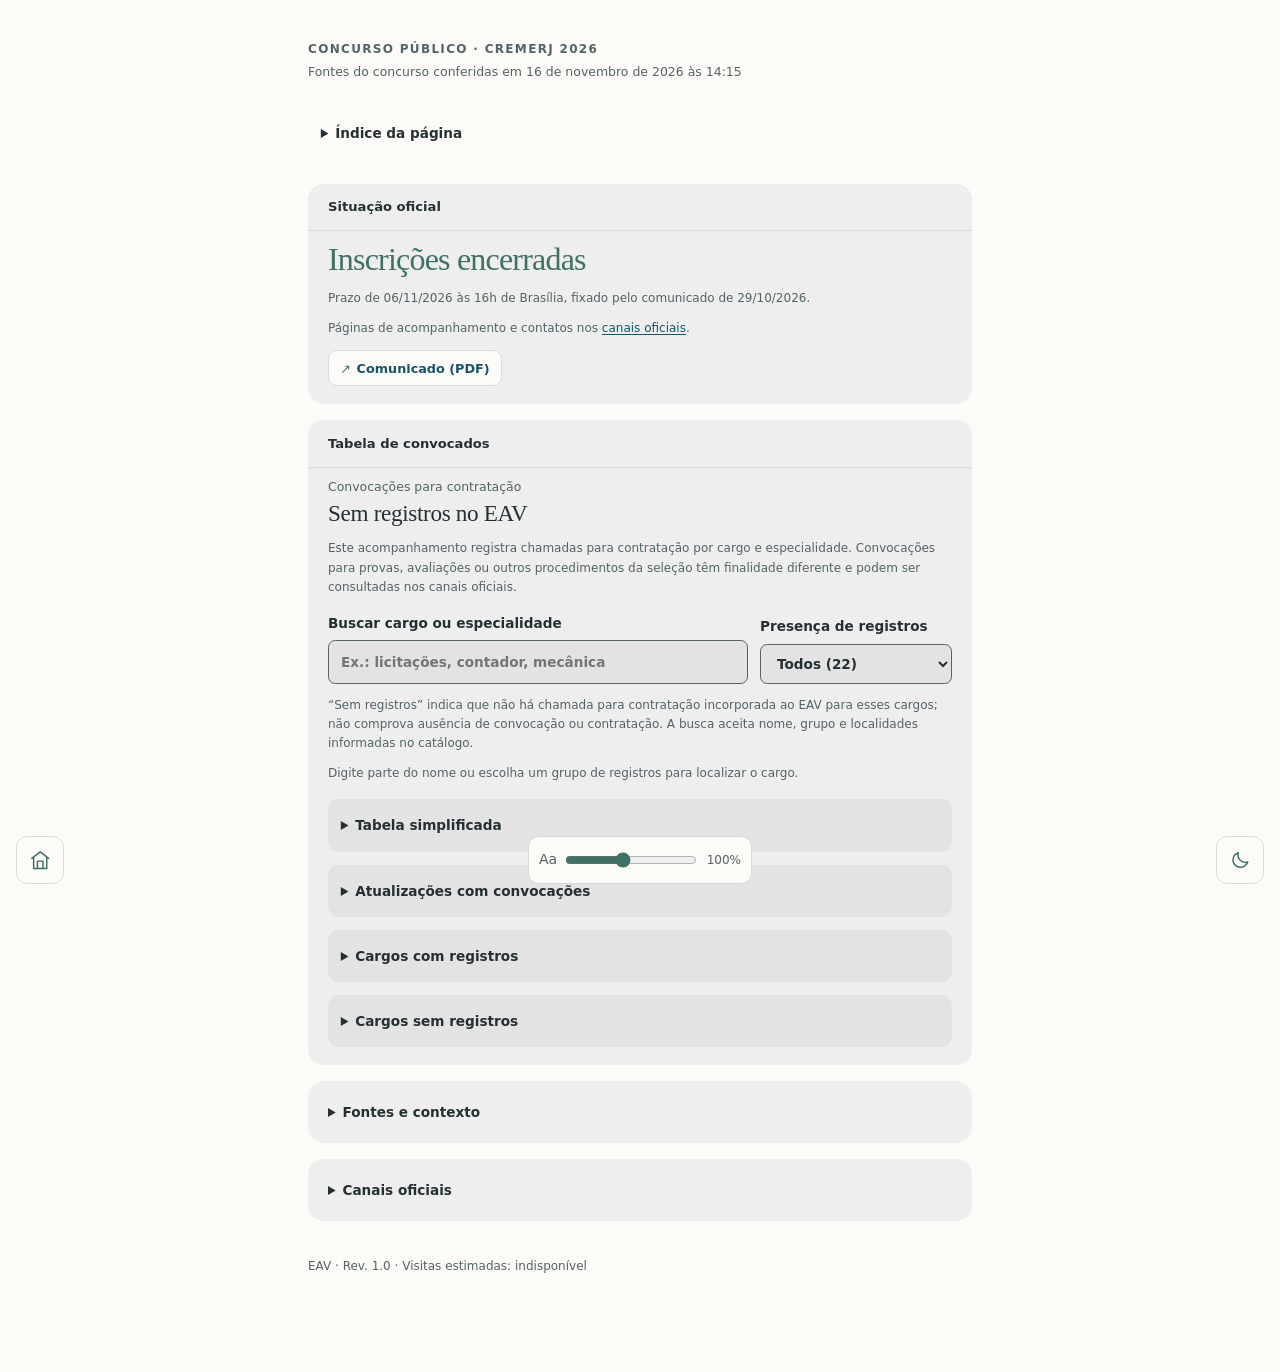
==== commit e981b61c: "Publish EAV from datalog a7054ff138d2831277bf01c6e4ae38ccf721e039" ====
--- a/concursos/cremerj/index.html
+++ b/concursos/cremerj/index.html
@@ -34,7 +34,7 @@
     <article class="reading-sections">
     <header class="case-heading">
       <h1>Concurso público · CREMERJ 2026</h1>
-      <p class="verification">Fontes do concurso conferidas em <time datetime="2026-11-13T21:35:33.450Z" title="Horário de Brasília">13 de novembro de 2026 às 18:35</time></p>
+      <p class="verification">Fontes do concurso conferidas em <time datetime="2026-11-16T17:15:30.279Z" title="Horário de Brasília">16 de novembro de 2026 às 14:15</time></p>
     </header>
     <details class="page-navigation"><summary>Índice da página</summary><nav aria-label="Seções do acompanhamento"><ul><li><a href="#entity-section-status">Situação oficial</a></li><li><a href="#entity-section-search">Buscar cargo ou especialidade</a></li><li><a href="#entity-section-table">Tabela simplificada</a></li><li><a href="#entity-section-history">Atualizações com convocações</a></li><li><a href="#entity-section-recorded">Cargos com registros</a></li><li><a href="#entity-section-unrecorded">Cargos sem registros</a></li><li><a href="#entity-section-sources">Fontes e contexto</a></li><li><a href="#entity-section-channels">Canais oficiais</a></li></ul></nav></details>
     <section class="current-summary">
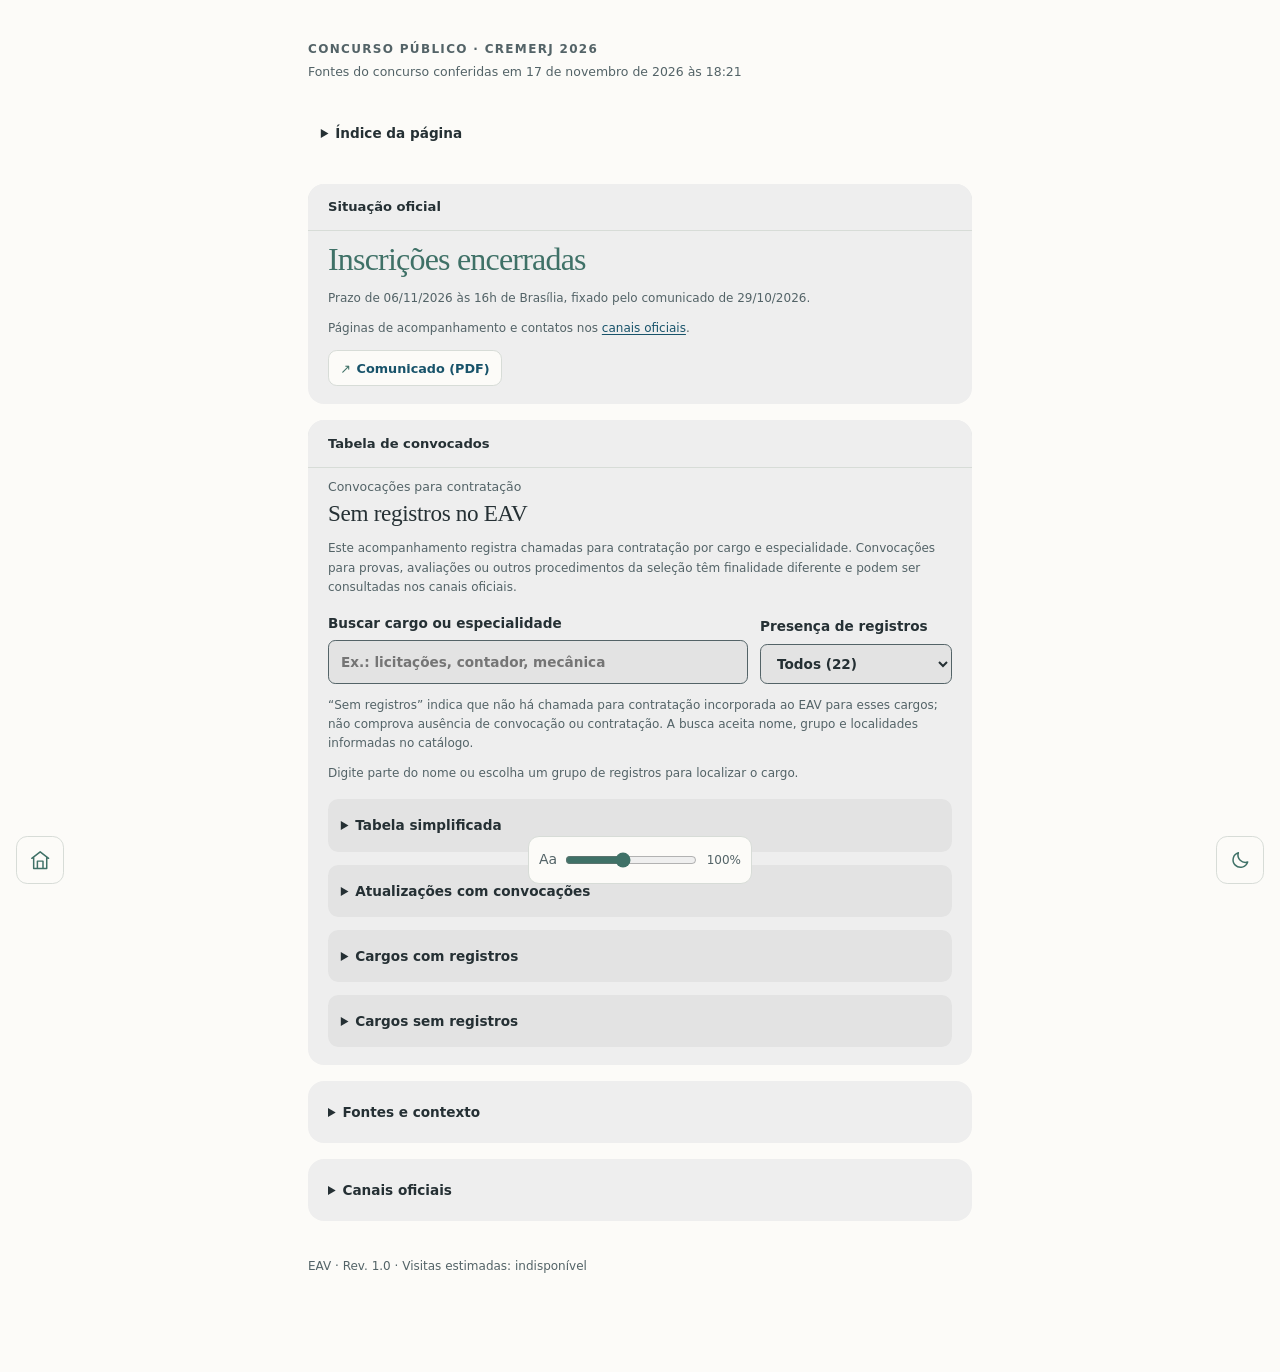
==== commit 9a8fa3d4: "Publish EAV from datalog 4bb1370163a1719d82890e64ac124ac97aa857a7" ====
--- a/concursos/cremerj/index.html
+++ b/concursos/cremerj/index.html
@@ -4,6 +4,7 @@
   <meta charset="utf-8">
   <meta name="viewport" content="width=device-width, initial-scale=1">
   <title>Concurso CREMERJ 2026 — EAV</title>
+  <link rel="canonical" href="https://eav.arguskepheus.com.br/concursos/cremerj/">
   <meta property="og:title" content="Concurso CREMERJ 2026 — EAV">
   <meta property="og:type" content="website">
   <meta property="og:url" content="https://eav.arguskepheus.com.br/concursos/cremerj/">
@@ -22,6 +23,7 @@
   <meta name="twitter:description" content="Concurso CREMERJ 2026: acompanhamento de convocações para contratação por cargo e especialidade, com fontes oficiais.">
   <meta name="twitter:image" content="https://eav.arguskepheus.com.br/assets/eav-share-v2.png">
   <meta name="twitter:image:alt" content="Disquete de 3,5 polegadas em cinza-escuro, com obturador metálico e monograma AK.">
+  
   <link rel="stylesheet" href="/assets/site.css">
   <link rel="icon" href="/favicon.ico" type="image/x-icon" sizes="16x16 32x32 48x48">
   <link rel="icon" href="/assets/favicon-v1.png" type="image/png" sizes="32x32">
@@ -34,7 +36,7 @@
     <article class="reading-sections">
     <header class="case-heading">
       <h1>Concurso público · CREMERJ 2026</h1>
-      <p class="verification">Fontes do concurso conferidas em <time datetime="2026-11-16T17:15:30.279Z" title="Horário de Brasília">16 de novembro de 2026 às 14:15</time></p>
+      <p class="verification">Fontes do concurso conferidas em <time datetime="2026-11-17T21:21:40.344Z" title="Horário de Brasília">17 de novembro de 2026 às 18:21</time></p>
     </header>
     <details class="page-navigation"><summary>Índice da página</summary><nav aria-label="Seções do acompanhamento"><ul><li><a href="#entity-section-status">Situação oficial</a></li><li><a href="#entity-section-search">Buscar cargo ou especialidade</a></li><li><a href="#entity-section-table">Tabela simplificada</a></li><li><a href="#entity-section-history">Atualizações com convocações</a></li><li><a href="#entity-section-recorded">Cargos com registros</a></li><li><a href="#entity-section-unrecorded">Cargos sem registros</a></li><li><a href="#entity-section-sources">Fontes e contexto</a></li><li><a href="#entity-section-channels">Canais oficiais</a></li></ul></nav></details>
     <section class="current-summary">
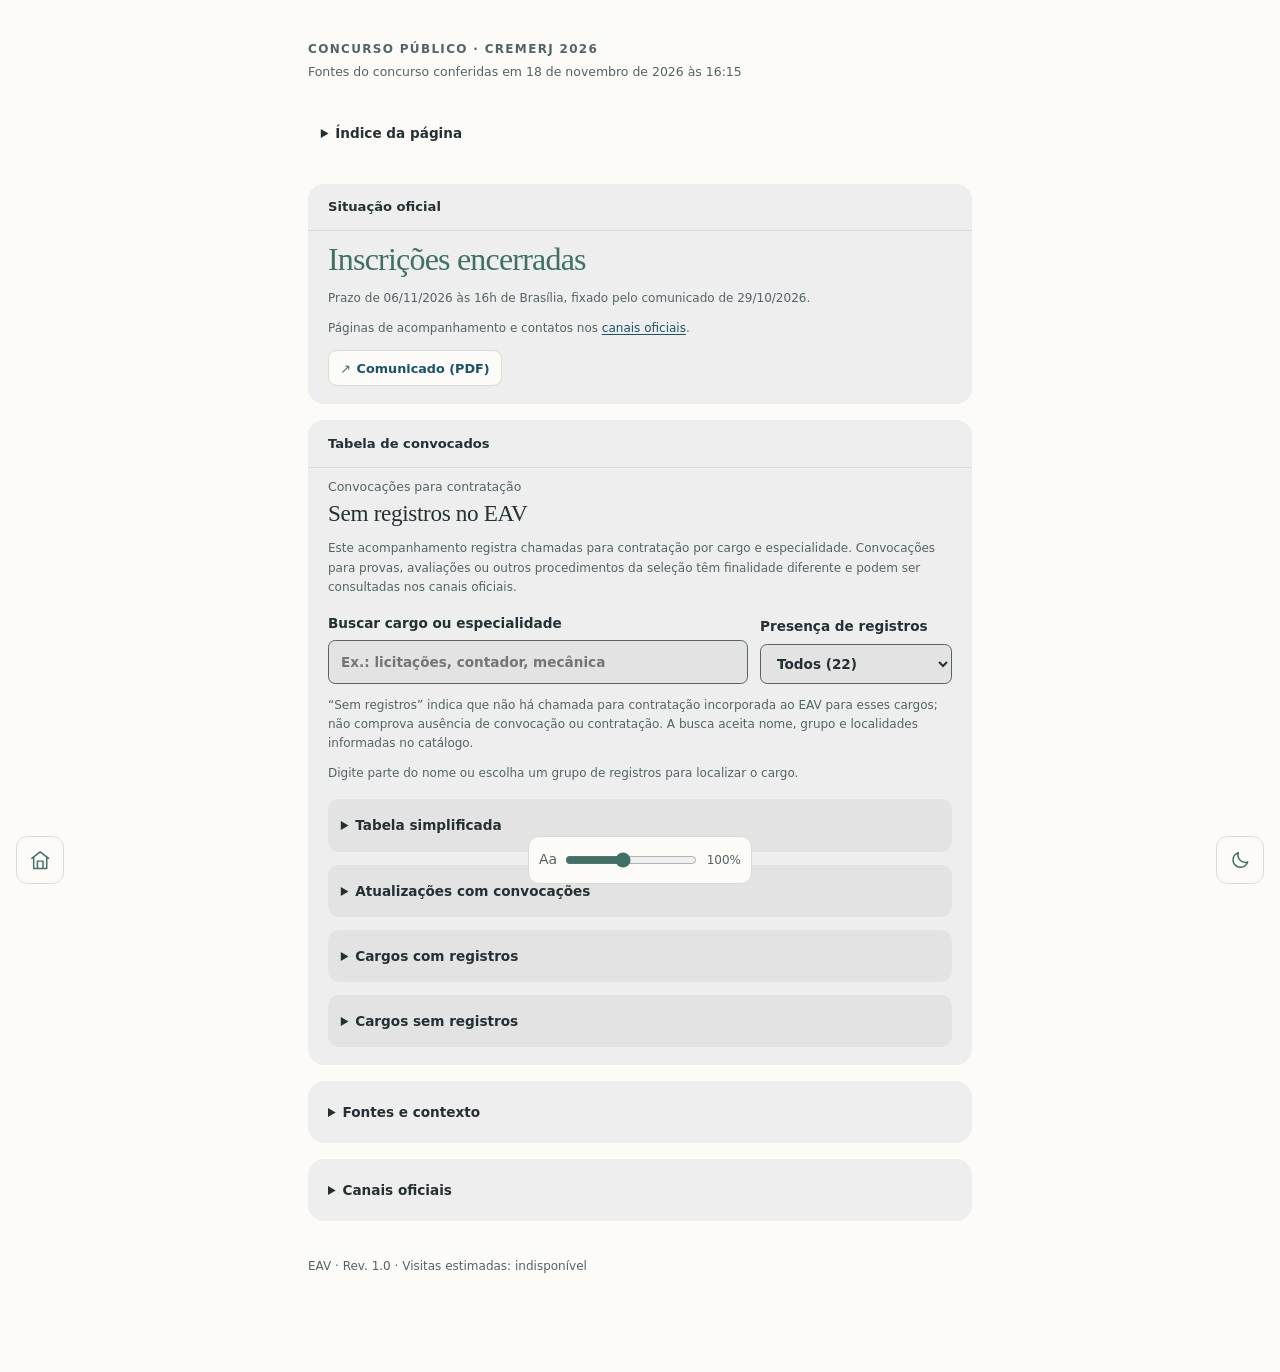
==== commit 43f8646c: "Publish EAV from datalog 123092c4b24e9b83a5fa7d7d49d98bef995d072f" ====
--- a/concursos/cremerj/index.html
+++ b/concursos/cremerj/index.html
@@ -36,7 +36,7 @@
     <article class="reading-sections">
     <header class="case-heading">
       <h1>Concurso público · CREMERJ 2026</h1>
-      <p class="verification">Fontes do concurso conferidas em <time datetime="2026-11-17T21:21:40.344Z" title="Horário de Brasília">17 de novembro de 2026 às 18:21</time></p>
+      <p class="verification">Fontes do concurso conferidas em <time datetime="2026-11-18T19:15:33.022Z" title="Horário de Brasília">18 de novembro de 2026 às 16:15</time></p>
     </header>
     <details class="page-navigation"><summary>Índice da página</summary><nav aria-label="Seções do acompanhamento"><ul><li><a href="#entity-section-status">Situação oficial</a></li><li><a href="#entity-section-search">Buscar cargo ou especialidade</a></li><li><a href="#entity-section-table">Tabela simplificada</a></li><li><a href="#entity-section-history">Atualizações com convocações</a></li><li><a href="#entity-section-recorded">Cargos com registros</a></li><li><a href="#entity-section-unrecorded">Cargos sem registros</a></li><li><a href="#entity-section-sources">Fontes e contexto</a></li><li><a href="#entity-section-channels">Canais oficiais</a></li></ul></nav></details>
     <section class="current-summary">
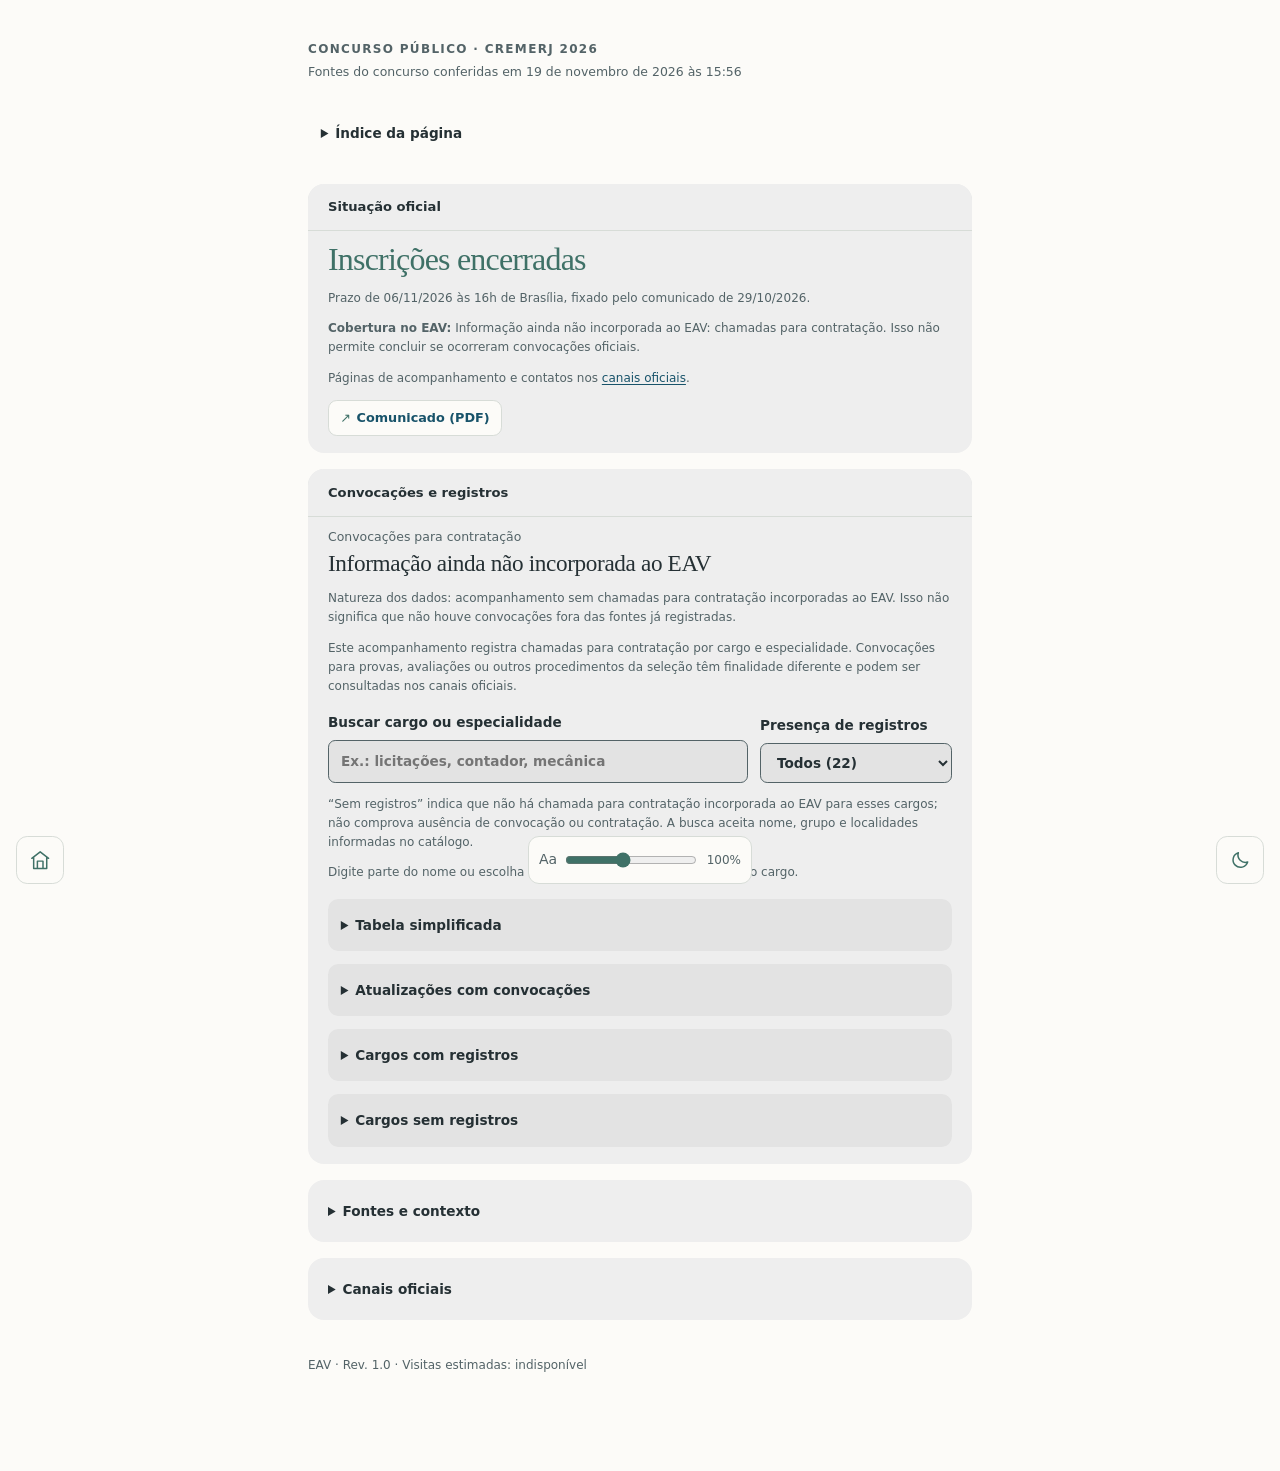
==== commit 3e79c7be: "Publish EAV from datalog 8c0546550ecbec6fd709cc5cd2725808d89988d3" ====
--- a/concursos/cremerj/index.html
+++ b/concursos/cremerj/index.html
@@ -36,20 +36,23 @@
     <article class="reading-sections">
     <header class="case-heading">
       <h1>Concurso público · CREMERJ 2026</h1>
-      <p class="verification">Fontes do concurso conferidas em <time datetime="2026-11-18T19:15:33.022Z" title="Horário de Brasília">18 de novembro de 2026 às 16:15</time></p>
+      <p class="verification">Fontes do concurso conferidas em <time datetime="2026-11-19T18:56:31.472Z" title="Horário de Brasília">19 de novembro de 2026 às 15:56</time></p>
     </header>
-    <details class="page-navigation"><summary>Índice da página</summary><nav aria-label="Seções do acompanhamento"><ul><li><a href="#entity-section-status">Situação oficial</a></li><li><a href="#entity-section-search">Buscar cargo ou especialidade</a></li><li><a href="#entity-section-table">Tabela simplificada</a></li><li><a href="#entity-section-history">Atualizações com convocações</a></li><li><a href="#entity-section-recorded">Cargos com registros</a></li><li><a href="#entity-section-unrecorded">Cargos sem registros</a></li><li><a href="#entity-section-sources">Fontes e contexto</a></li><li><a href="#entity-section-channels">Canais oficiais</a></li></ul></nav></details>
+    <details class="page-navigation"><summary>Índice da página</summary><nav aria-label="Seções do acompanhamento"><ul><li><a href="#entity-section-status">Situação oficial</a></li><li data-search-navigation hidden><a href="#entity-section-search">Buscar cargo ou especialidade</a></li><li><a href="#entity-section-table">Tabela simplificada</a></li><li><a href="#entity-section-history">Atualizações com convocações</a></li><li><a href="#entity-section-recorded">Cargos com registros</a></li><li><a href="#entity-section-unrecorded">Cargos sem registros</a></li><li><a href="#entity-section-sources">Fontes e contexto</a></li><li><a href="#entity-section-channels">Canais oficiais</a></li></ul></nav></details>
     <section class="current-summary">
       <h2 id="entity-section-status" data-section-target>Situação oficial</h2>
       <p class="status-value">Inscrições encerradas</p>
       <p class="context-note">Prazo de 06/11/2026 às 16h de Brasília, fixado pelo comunicado de 29/10/2026.</p>
+      <p class="context-note" data-coverage-summary><strong>Cobertura no EAV:</strong> Informação ainda não incorporada ao EAV: chamadas para contratação. Isso não permite concluir se ocorreram convocações oficiais.</p>
       <p class="context-note">Páginas de acompanhamento e contatos nos <a href="#entity-section-channels">canais oficiais</a>.</p>
       <p class="source-links"><a class="source-link" href="https://cdnsite.institutoconsulplan.org.br/concursos/1337/a2cef42c32b64378b4b63fa3522baf59.pdf" target="_blank" rel="noopener noreferrer" aria-label="Comunicado (PDF): Comunicado de prorrogação das inscrições — Edital 1/2026 (abre em nova janela)" title="Comunicado de prorrogação das inscrições — Edital 1/2026"><span aria-hidden="true">↗</span>Comunicado (PDF)</a></p>
     </section>
-    <section class="snapshot-summary">
-      <h2>Tabela de convocados</h2>
+    
+    <section class="snapshot-summary" data-record-kind="pending">
+      <h2>Convocações e registros</h2>
       <p class="value-label">Convocações para contratação</p>
-      <p class="snapshot-date">Sem registros no EAV</p>
+      <p class="snapshot-date">Informação ainda não incorporada ao EAV</p>
+      <p class="context-note" data-record-scope="pending">Natureza dos dados: acompanhamento sem chamadas para contratação incorporadas ao EAV. Isso não significa que não houve convocações fora das fontes já registradas.</p>
       <p class="context-note">Este acompanhamento registra chamadas para contratação por cargo e especialidade. Convocações para provas, avaliações ou outros procedimentos da seleção têm finalidade diferente e podem ser consultadas nos canais oficiais.</p>
       
       <div class="occupation-search" role="search" aria-label="Busca no catálogo do concurso" id="entity-section-search" data-section-target hidden>
--- a/assets/site.css
+++ b/assets/site.css
@@ -173,11 +173,11 @@
   .font-size-control { gap: 4px; padding-inline: 6px; }
   .font-size-control label { display: none; }
 }
-.page-intro, .home-cases, .current-summary, .snapshot-summary, .essentials, .more-information { background: var(--panel); border-radius: 1rem; padding: 1.1rem 1.25rem; }
+.page-intro, .home-cases, .current-summary, .analytics-panel, .snapshot-summary, .essentials, .more-information { background: var(--panel); border-radius: 1rem; padding: 1.1rem 1.25rem; }
 .page-intro > :last-child { margin-bottom: 0; }
 .more-information { --disclosure-block: 1.1rem; --disclosure-inline: 1.25rem; padding: var(--disclosure-block) var(--disclosure-inline); }
 @media (max-width: 25rem) {
-  .page-intro, .home-cases, .current-summary, .snapshot-summary, .essentials { padding: 1rem; }
+  .page-intro, .home-cases, .current-summary, .analytics-panel, .snapshot-summary, .essentials { padding: 1rem; }
   .more-information { --disclosure-block: 1rem; --disclosure-inline: 1rem; }
 }
 @media print {
@@ -314,6 +314,39 @@
 @media (forced-colors: active) {
   .situation, .occupation-category, .record-count { background: Canvas; color: CanvasText; border: 1px solid CanvasText; }
 }
+
+.analytics-panel .context-note { max-width: 72ch; }
+.analytics-figure { margin: 1.1rem 0; padding: .8rem; background: var(--panel-detail); border-radius: .65rem; }
+.analytics-figure figcaption { display: grid; gap: .3rem; margin-bottom: .8rem; }
+.analytics-bars { list-style: none; padding: 0; margin: 0; display: grid; gap: .65rem; }
+.analytics-bars li { display: grid; grid-template-columns: minmax(7rem, 10rem) minmax(0, 1fr) 3rem; align-items: center; gap: .65rem; }
+.analytics-bar-label { font-size: calc(.83rem * var(--reading-scale, 1)); overflow-wrap: anywhere; }
+.analytics-bars meter { display: block; box-sizing: border-box; width: 100%; min-width: 0; height: 1.35rem; accent-color: var(--link); }
+.analytics-bar-count { text-align: end; font-variant-numeric: tabular-nums; }
+.analytics-table-scroll { max-width: 100%; overflow-x: auto; }
+.analytics-table-scroll:focus-visible { outline: 3px solid var(--link); outline-offset: 2px; }
+.analytics-table { border-collapse: collapse; width: 100%; min-width: 24rem; font: calc(.8rem * var(--reading-scale, 1))/1.5 system-ui, sans-serif; }
+.analytics-table caption { text-align: left; padding: .4rem 0 .65rem; font-weight: 600; }
+.analytics-table th, .analytics-table td { padding: .55rem .4rem; border-bottom: 1px solid var(--rule); text-align: left; vertical-align: top; overflow-wrap: anywhere; }
+.analytics-table th { color: var(--ink); }
+.analytics-table .num { text-align: end; font-variant-numeric: tabular-nums; }
+.analytics-table tfoot { font-weight: 650; }
+.analytics-sources { min-width: 9rem; }
+@media (max-width: 40rem) {
+  .analytics-bars li { grid-template-columns: minmax(6rem, 8rem) minmax(0, 1fr) 2.5rem; gap: .35rem; }
+  .analytics-figure { padding: .55rem; }
+}
+@media (max-width: 25rem) {
+  .analytics-bars li { grid-template-columns: minmax(5rem, 6.5rem) minmax(0, 1fr) 2rem; }
+  .analytics-table { min-width: 22rem; }
+}
+@media print {
+  .analytics-panel { break-inside: avoid-page; }
+  .analytics-figure { border: 1px solid #888; }
+  .analytics-table-scroll { overflow: visible; }
+  .analytics-table { min-width: 0; }
+  .analytics-bars meter { print-color-adjust: exact; }
+}
 .admission-requests > summary { font-size: calc(.86rem * var(--reading-scale, 1)); }
 .admission-requests h3 { margin: 1rem 0 .4rem; }
 .additional-requirements { font-size: calc(.9rem * var(--reading-scale, 1)); padding-left: 1.2rem; margin: .55rem 0 .85rem; }
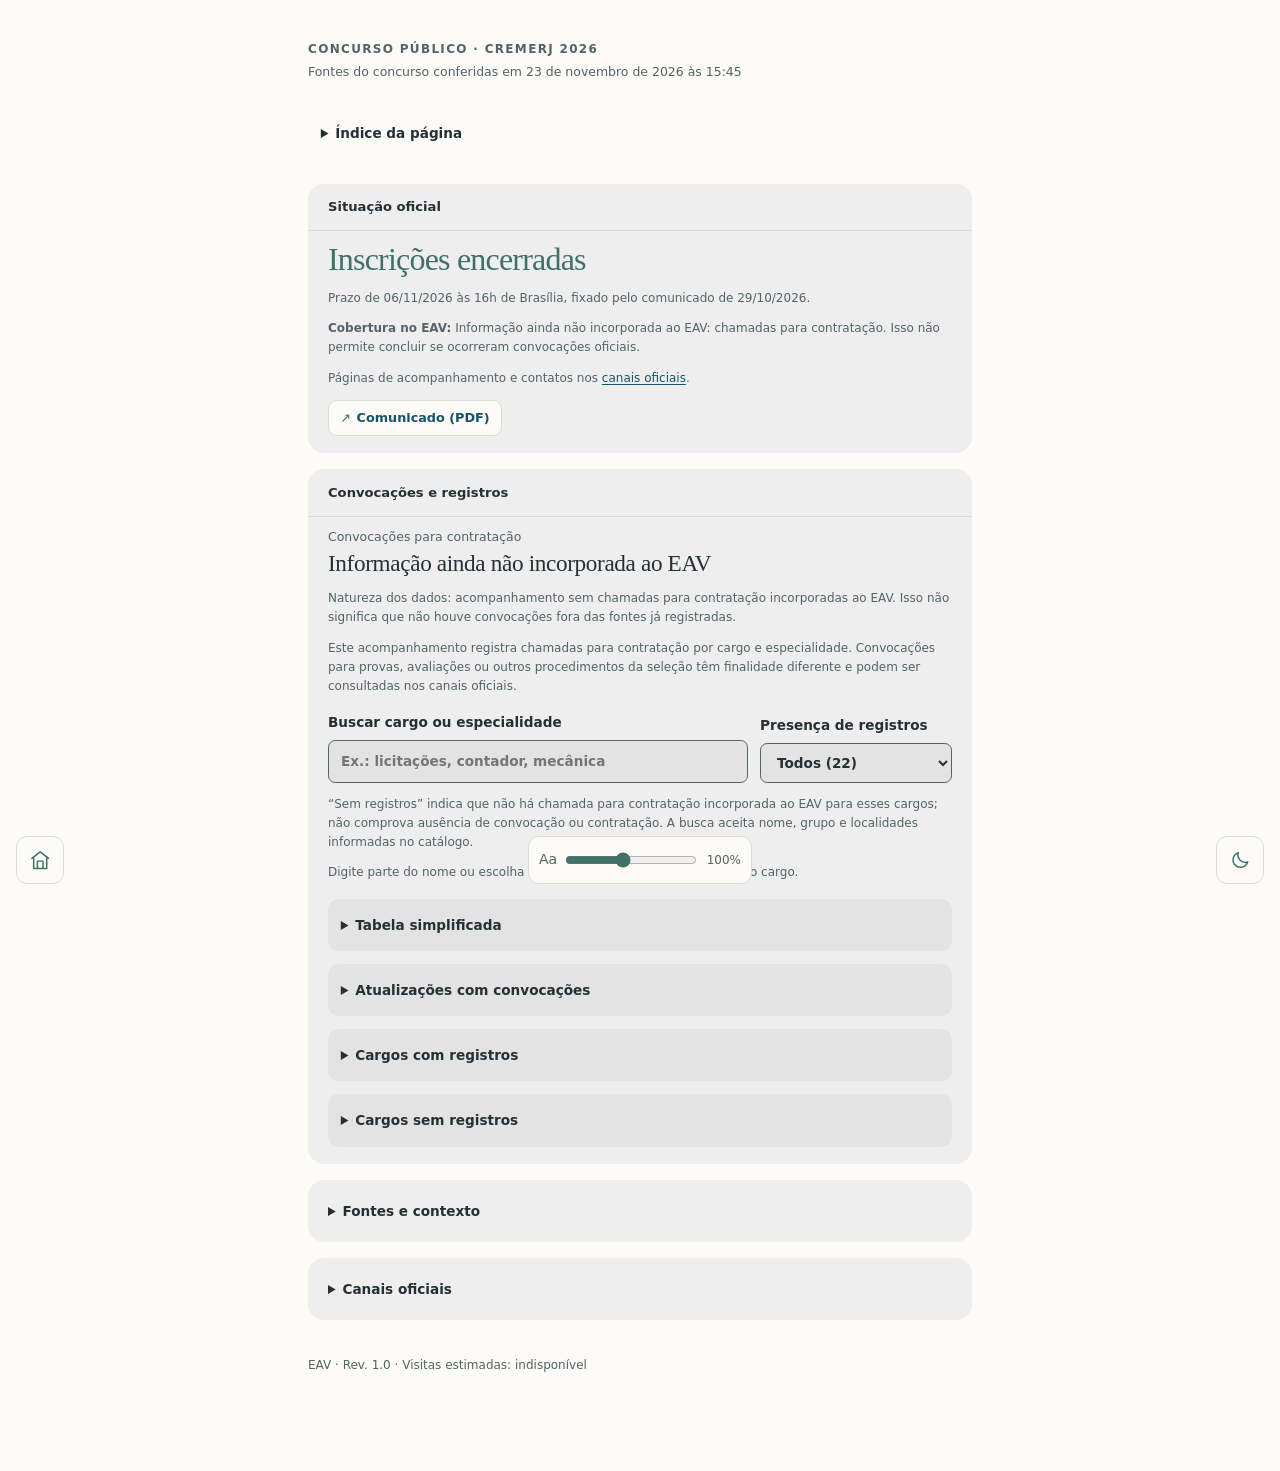
==== commit 1ebf3ca7: "Publish EAV from datalog 3e37acf36a7e8cb5c11b715b781f7df9c173195c" ====
--- a/concursos/cremerj/index.html
+++ b/concursos/cremerj/index.html
@@ -36,7 +36,7 @@
     <article class="reading-sections">
     <header class="case-heading">
       <h1>Concurso público · CREMERJ 2026</h1>
-      <p class="verification">Fontes do concurso conferidas em <time datetime="2026-11-19T18:56:31.472Z" title="Horário de Brasília">19 de novembro de 2026 às 15:56</time></p>
+      <p class="verification">Fontes do concurso conferidas em <time datetime="2026-11-23T18:45:14.922Z" title="Horário de Brasília">23 de novembro de 2026 às 15:45</time></p>
     </header>
     <details class="page-navigation"><summary>Índice da página</summary><nav aria-label="Seções do acompanhamento"><ul><li><a href="#entity-section-status">Situação oficial</a></li><li data-search-navigation hidden><a href="#entity-section-search">Buscar cargo ou especialidade</a></li><li><a href="#entity-section-table">Tabela simplificada</a></li><li><a href="#entity-section-history">Atualizações com convocações</a></li><li><a href="#entity-section-recorded">Cargos com registros</a></li><li><a href="#entity-section-unrecorded">Cargos sem registros</a></li><li><a href="#entity-section-sources">Fontes e contexto</a></li><li><a href="#entity-section-channels">Canais oficiais</a></li></ul></nav></details>
     <section class="current-summary">
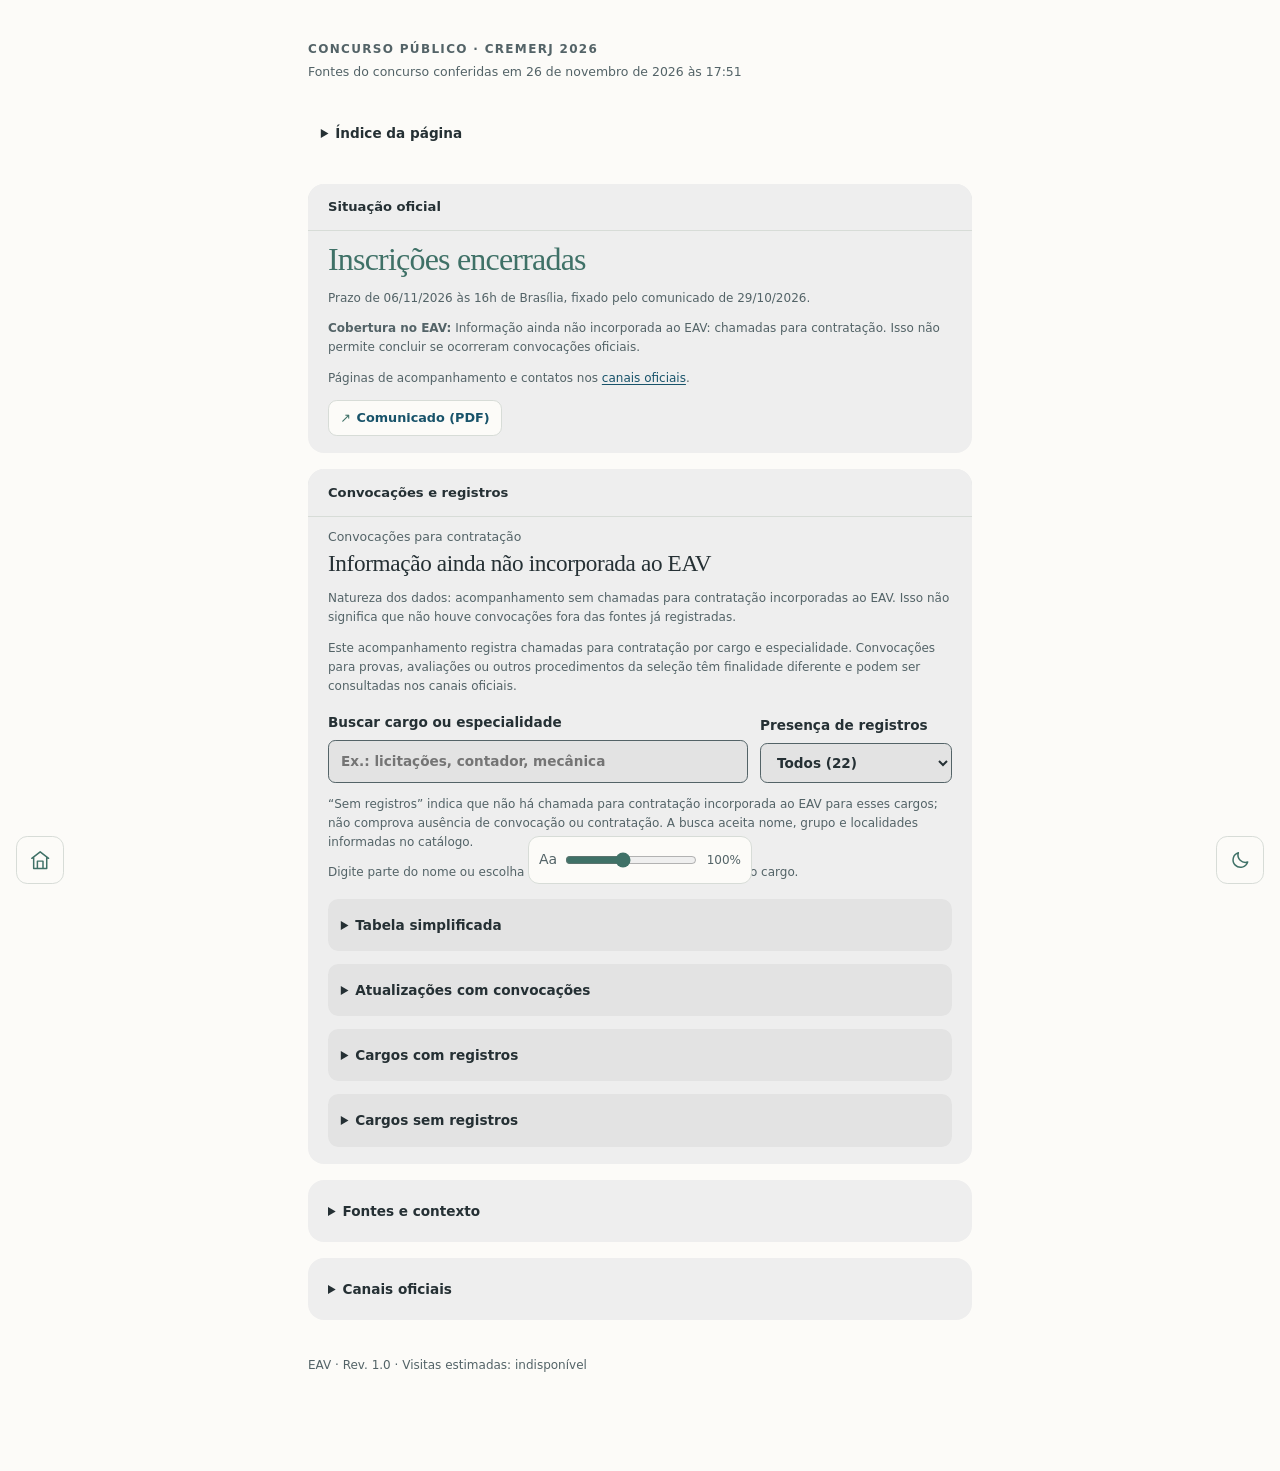
==== commit 4e356252: "Publish EAV from datalog c49e25c0fd7e90563649b1af8f54aee3433a5336" ====
--- a/concursos/cremerj/index.html
+++ b/concursos/cremerj/index.html
@@ -36,7 +36,7 @@
     <article class="reading-sections">
     <header class="case-heading">
       <h1>Concurso público · CREMERJ 2026</h1>
-      <p class="verification">Fontes do concurso conferidas em <time datetime="2026-11-23T18:45:14.922Z" title="Horário de Brasília">23 de novembro de 2026 às 15:45</time></p>
+      <p class="verification">Fontes do concurso conferidas em <time datetime="2026-11-26T20:51:16.956Z" title="Horário de Brasília">26 de novembro de 2026 às 17:51</time></p>
     </header>
     <details class="page-navigation"><summary>Índice da página</summary><nav aria-label="Seções do acompanhamento"><ul><li><a href="#entity-section-status">Situação oficial</a></li><li data-search-navigation hidden><a href="#entity-section-search">Buscar cargo ou especialidade</a></li><li><a href="#entity-section-table">Tabela simplificada</a></li><li><a href="#entity-section-history">Atualizações com convocações</a></li><li><a href="#entity-section-recorded">Cargos com registros</a></li><li><a href="#entity-section-unrecorded">Cargos sem registros</a></li><li><a href="#entity-section-sources">Fontes e contexto</a></li><li><a href="#entity-section-channels">Canais oficiais</a></li></ul></nav></details>
     <section class="current-summary">
